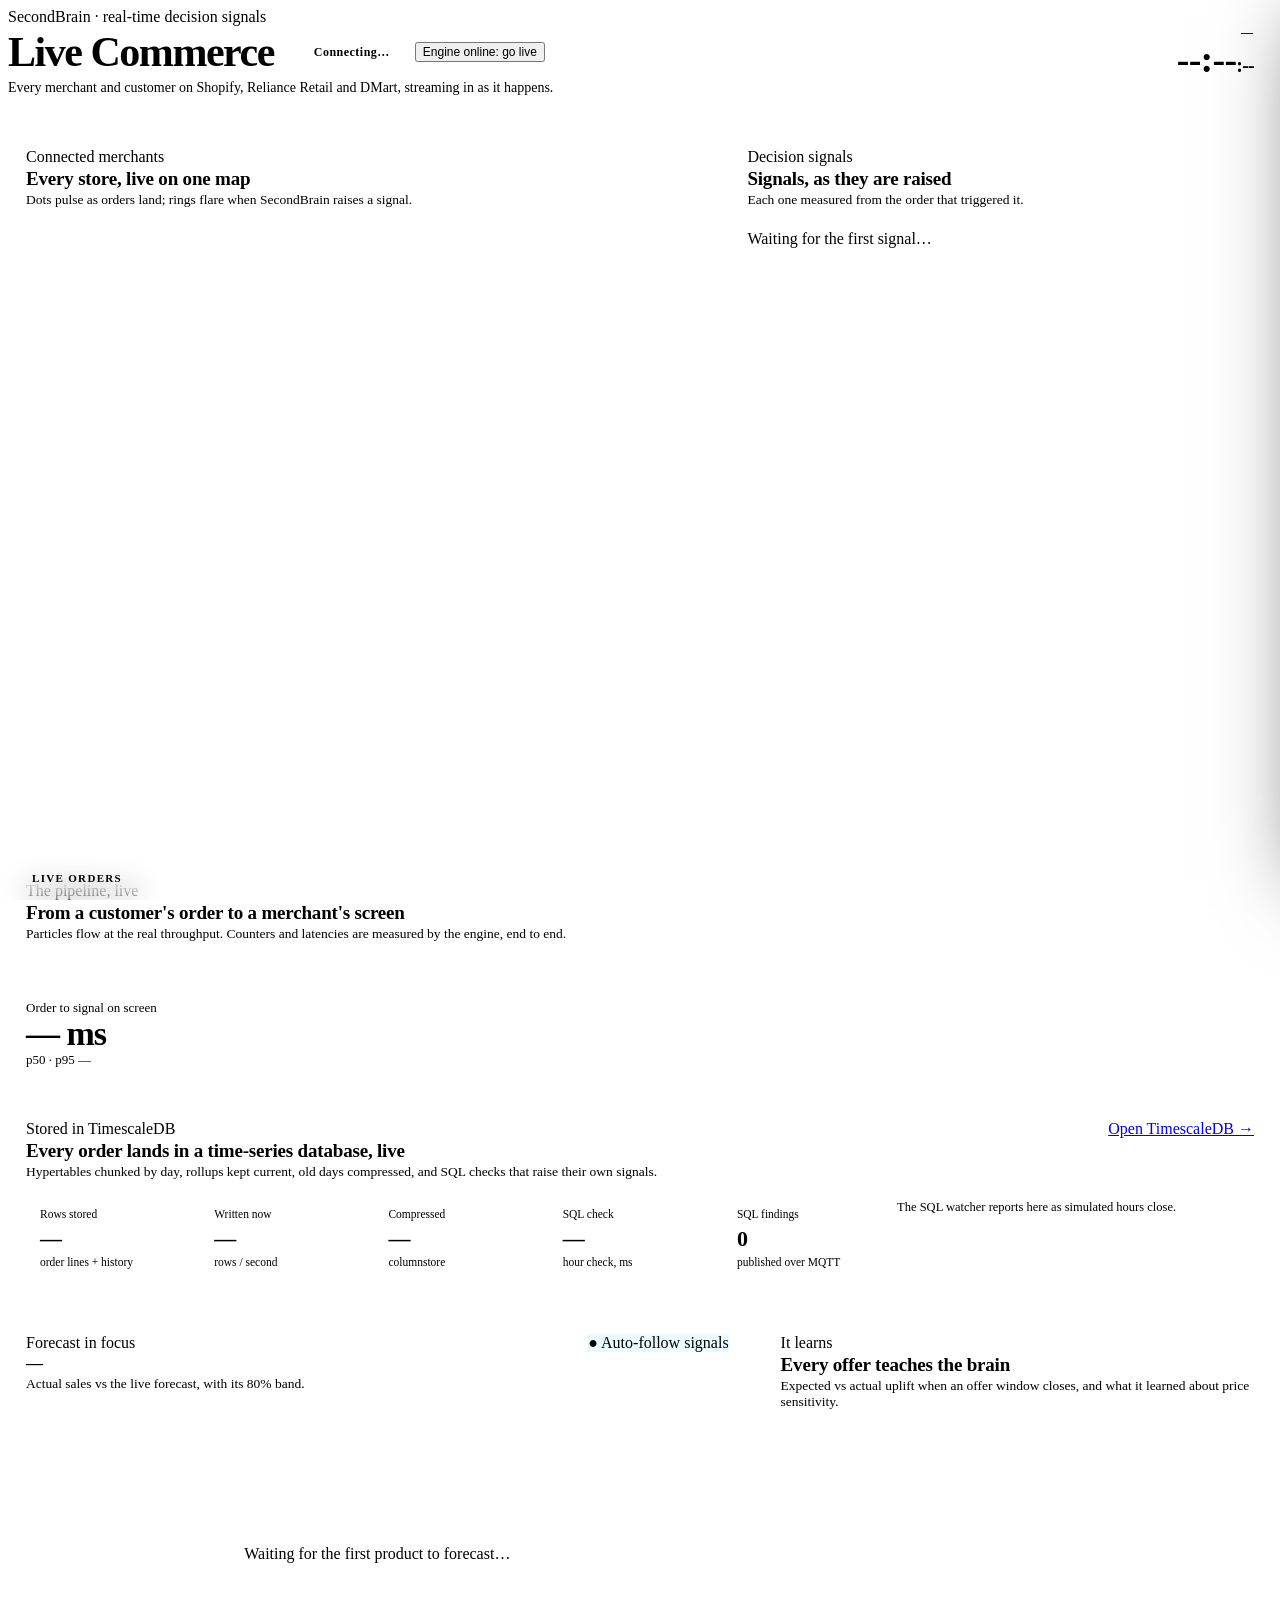
==== src/secondbrain/static/commerce.html @ 036f0dc6 "Demo 2: Live Commerce on TimescaleDB, with SQL findings over MQTT Every order and the 14-month histo" ====
<!doctype html>
<html lang="en">
<head>
<meta charset="utf-8">
<meta name="viewport" content="width=device-width, initial-scale=1">
<title>SecondBrain Live Commerce</title>
<link rel="icon" href="data:image/svg+xml,<svg xmlns='http://www.w3.org/2000/svg' viewBox='0 0 16 16'><circle cx='8' cy='8' r='7' fill='%2333d6f2'/></svg>">
<link rel="stylesheet" href="/static/sb.css">
<style>
  /* Live Commerce wall. Page-only styles; the tokens come from sb.css. */
  .wall { max-width: 1680px; padding-bottom: 90px; }
  .sb-nav .live-badge { display: none; } /* the page shows its own badge in the header */
  .mono { font-variant-numeric: tabular-nums; }

  /* ---------- 1. header ---------- */
  .lc-head { display: grid; grid-template-columns: minmax(0, 1fr) auto; gap: 16px 28px; align-items: center; margin-bottom: 18px; }
  .lc-head h1 { font-size: 42px; margin: 4px 0 0; letter-spacing: -0.035em; font-weight: 800; display: flex; align-items: center; gap: 14px; flex-wrap: wrap; line-height: 1.05; }
  .lc-sub { color: var(--muted); font-size: 14px; margin-top: 6px; display: flex; gap: 10px; flex-wrap: wrap; align-items: center; }
  .lc-sub .pl { display: inline-flex; align-items: center; gap: 6px; font-weight: 600; color: var(--text); }
  .lc-sub .pl i { width: 9px; height: 9px; border-radius: 50%; display: inline-block; }
  .mode { display: inline-flex; align-items: center; gap: 7px; font-size: 12px; font-weight: 700; letter-spacing: .04em; padding: 5px 11px; border-radius: 999px;
          border: 1px solid var(--border); color: var(--muted); vertical-align: middle; }
  .mode::before { content: ""; width: 8px; height: 8px; border-radius: 50%; background: var(--faint); }
  .mode.on { color: var(--good); border-color: rgba(52, 211, 153, .35); background: var(--good-soft); }
  .mode.on::before { background: var(--good); animation: ping 2s infinite; }
  .mode.demo { color: var(--warn); border-color: rgba(251, 191, 36, .4); background: var(--warn-soft); }
  .mode.demo::before { background: var(--warn); animation: ping 2s infinite; }
  .golive { font-size: 12px; }
  .lc-ctrl { display: flex; align-items: center; gap: 18px; flex-wrap: wrap; justify-content: flex-end; }
  .clock { text-align: right; min-width: 210px; }
  .clock .d { font-size: 12px; color: var(--muted); font-weight: 700; letter-spacing: .08em; text-transform: uppercase; }
  .clock .t { font-size: 38px; font-weight: 800; font-variant-numeric: tabular-nums; letter-spacing: -0.02em; line-height: 1.05; }
  .clock .t small { font-size: 20px; color: var(--muted); font-weight: 700; }
  .fest { display: inline-flex; align-items: center; gap: 6px; margin-top: 6px; padding: 4px 11px; border-radius: 999px; font-size: 12.5px; font-weight: 700;
          color: #f5c451; background: rgba(245, 196, 81, .12); border: 1px solid rgba(245, 196, 81, .35); box-shadow: 0 0 22px -6px rgba(245, 196, 81, .6); }
  @media (prefers-color-scheme: light) { :root:not([data-theme="dark"]) .fest { color: #a16207; background: rgba(202, 138, 4, .12); border-color: rgba(202, 138, 4, .4); box-shadow: none; } }
  .ctrlcol { display: flex; flex-direction: column; gap: 8px; align-items: flex-end; }
  .seg button { padding: 7px 12px; font-size: 13px; white-space: nowrap; }
  @media (max-width: 640px) { .seg { flex-wrap: wrap; } .seg button { padding: 6px 9px; font-size: 12px; } }
  .start-btn { font-size: 17px; padding: 13px 26px; border-radius: 14px; animation: startglow 1.8s ease-in-out infinite; }
  @keyframes startglow { 50% { box-shadow: 0 0 0 8px rgba(139, 123, 255, .12), 0 12px 40px -6px rgba(51, 214, 242, .8); } }
  @media (max-width: 900px) {
    .lc-head { grid-template-columns: 1fr; } .lc-ctrl { justify-content: flex-start; } .clock { text-align: left; } .ctrlcol { align-items: flex-start; }
    .lc-head h1 { font-size: 32px; } .clock .t { font-size: 30px; }
  }

  /* ---------- 2. KPI strip ---------- */
  .kstrip { display: grid; grid-template-columns: repeat(8, minmax(0, 1fr)); gap: 12px; }
  .kstrip .kpi { padding: 14px 16px; min-height: 108px; }
  .kstrip .kpi .v { font-size: 27px; white-space: nowrap; }
  .kstrip .kpi .d { font-size: 12px; white-space: nowrap; overflow: hidden; text-overflow: ellipsis; position: relative; z-index: 1; }
  .kstrip .kpi .spark { width: 70%; height: 40px; opacity: .5; }
  .kpi.flash { animation: kflash .7s ease; }
  @keyframes kflash { 0% { border-color: var(--pink); box-shadow: 0 0 26px -6px var(--pink); } }
  @media (max-width: 1450px) { .kstrip { grid-template-columns: repeat(4, minmax(0, 1fr)); } }
  @media (max-width: 640px) { .kstrip { grid-template-columns: repeat(2, minmax(0, 1fr)); gap: 10px; } .kstrip .kpi .v { font-size: 22px; } .kstrip .kpi { min-height: 96px; padding: 12px 13px; } }

  /* ---------- layout ---------- */
  .g2 { display: grid; grid-template-columns: minmax(0, 1.3fr) minmax(0, 1fr); gap: 16px; margin-top: 16px; }
  .g2b { display: grid; grid-template-columns: minmax(0, 1.45fr) minmax(0, 1fr); gap: 16px; margin-top: 16px; }
  @media (max-width: 1150px) { .g2, .g2b { grid-template-columns: minmax(0, 1fr); } }
  .card.tight { padding: 18px; }
  .hd { display: flex; align-items: flex-start; justify-content: space-between; gap: 12px; margin-bottom: 12px; flex-wrap: wrap; }
  .hd h2 { margin: 2px 0 0; font-size: 19px; letter-spacing: -0.01em; }
  .hd p { margin: 2px 0 0; color: var(--muted); font-size: 13.5px; }

  /* ---------- 3. map ---------- */
  .mapcard { display: grid; grid-template-columns: 250px minmax(0, 1fr); gap: 10px; }
  .mapbox { position: relative; height: 610px; }
  .mapbox svg, .mapbox canvas { position: absolute; inset: 0; width: 100%; height: 100%; }
  .mapbox canvas { cursor: crosshair; }
  .india { fill: url(#indiaFill); stroke: url(#indiaStroke); stroke-width: 1.6; stroke-linejoin: round; }
  .india-glow { fill: none; stroke: var(--cyan); stroke-opacity: .25; stroke-width: 7; filter: blur(5px); }
  .maptip { position: absolute; pointer-events: none; z-index: 3; background: var(--panel-solid); border: 1px solid var(--border-hi); border-radius: 12px;
            padding: 9px 12px; font-size: 12.5px; box-shadow: var(--shadow); min-width: 170px; opacity: 0; transition: opacity .12s; }
  .maptip b { display: block; font-size: 13.5px; } .maptip .muted { font-size: 12px; }
  .legend-col { display: flex; flex-direction: column; gap: 10px; }
  .plat { padding: 12px 13px; border-radius: 14px; background: var(--panel); border: 1px solid var(--border); position: relative; overflow: hidden; }
  .plat::before { content: ""; position: absolute; left: 0; top: 0; bottom: 0; width: 3px; background: var(--pc); box-shadow: 0 0 14px var(--pc); }
  .plat .nm { display: flex; align-items: center; gap: 8px; font-weight: 700; font-size: 14px; }
  .plat .nm i { width: 10px; height: 10px; border-radius: 50%; background: var(--pc); box-shadow: 0 0 10px var(--pc); }
  .plat .meta { font-size: 12px; color: var(--muted); margin-top: 1px; }
  .plat .ops { font-size: 22px; font-weight: 800; font-variant-numeric: tabular-nums; margin-top: 4px; letter-spacing: -0.02em; }
  .plat .ops small { font-size: 12px; color: var(--muted); font-weight: 600; letter-spacing: 0; }
  .plat .spark { position: absolute; right: 0; bottom: 0; width: 55%; height: 34px; opacity: .7; }
  .mapnote { font-size: 12px; color: var(--faint); line-height: 1.45; margin-top: auto; }
  .mapnote b { color: var(--muted); }
  @media (max-width: 760px) {
    .mapcard { grid-template-columns: minmax(0, 1fr); } .mapbox { height: 430px; order: -1; }
    .legend-col { display: grid; grid-template-columns: repeat(3, minmax(0, 1fr)); gap: 8px; } .mapnote { grid-column: 1 / -1; }
    .plat { padding: 10px; } .plat .ops { font-size: 17px; } .plat .nm { font-size: 12.5px; } .plat .spark { display: none; }
  }

  /* ---------- 5. signals feed ---------- */
  .feedcard { display: flex; flex-direction: column; max-height: 680px; }
  .feed-meta { display: flex; gap: 6px; flex-wrap: wrap; margin-bottom: 10px; }
  .feed-meta .chip { font-size: 12px; padding: 3px 9px; }
  .feed { overflow-y: auto; overflow-x: hidden; display: flex; flex-direction: column; gap: 10px; padding-right: 4px; flex: 1; min-height: 300px; }
  .slot { flex: none; }
  .sig { --u: var(--cyan); position: relative; overflow: hidden; background: var(--panel); border: 1px solid var(--border); border-radius: 14px;
         padding: 13px 14px 12px 18px; cursor: pointer; transition: border-color .2s, box-shadow .3s; }
  .sig::before { content: ""; position: absolute; left: 0; top: 0; bottom: 0; width: 4px; background: var(--u); box-shadow: 0 0 18px var(--u); }
  .sig::after { content: ""; position: absolute; inset: 0; background: linear-gradient(100deg, transparent 30%, color-mix(in srgb, var(--u) 22%, transparent) 50%, transparent 70%);
                transform: translateX(-100%); pointer-events: none; }
  .sig.fresh::after { animation: sweep 1.1s ease-out .2s; }
  @keyframes sweep { to { transform: translateX(100%); } }
  .sig:hover { border-color: var(--border-hi); }
  .sig.high { --u: var(--bad); } .sig.medium { --u: var(--warn); } .sig.low { --u: var(--cyan); }
  .sig.applied { border-color: rgba(52, 211, 153, .45); }
  .sig .top { display: flex; gap: 8px; align-items: center; font-size: 12px; color: var(--muted); }
  .sig .kic { width: 26px; height: 26px; border-radius: 8px; display: grid; place-items: center; font-size: 14px; background: color-mix(in srgb, var(--u) 16%, transparent); flex: none; }
  .sig .urg { font-size: 10.5px; font-weight: 800; letter-spacing: .08em; text-transform: uppercase; color: var(--u); }
  .sig .where { overflow: hidden; text-overflow: ellipsis; white-space: nowrap; min-width: 0; }
  .sig .where b { color: var(--text); font-weight: 600; }
  .sig .pdot { width: 8px; height: 8px; border-radius: 50%; flex: none; }
  .sig .when { margin-left: auto; font-variant-numeric: tabular-nums; color: var(--faint); flex: none; }
  .sig h3 { margin: 8px 0 3px; font-size: 15.5px; line-height: 1.3; letter-spacing: -0.01em; }
  .sig .det { margin: 0; color: var(--muted); font-size: 13px; line-height: 1.45; display: -webkit-box; -webkit-line-clamp: 2; -webkit-box-orient: vertical; overflow: hidden; }
  .sig .imp { display: flex; gap: 6px; flex-wrap: wrap; margin-top: 8px; }
  .sig .imp .chip { font-size: 11.5px; padding: 2px 8px; }
  .sig .meter { display: grid; grid-template-columns: auto 1fr auto; gap: 8px; align-items: center; margin: 9px 0 8px; font-size: 11.5px; color: var(--muted); }
  .sig .meter .bar { height: 5px; border-radius: 99px; background: var(--panel-hi); overflow: hidden; }
  .sig .meter .bar i { display: block; height: 100%; width: 0; border-radius: 99px; background: var(--grad); transition: width 1.1s cubic-bezier(.2, .8, .2, 1); }
  .sig .meter b { color: var(--text); font-variant-numeric: tabular-nums; }
  .sig .foot { display: flex; gap: 8px; align-items: center; flex-wrap: wrap; font-size: 12px; color: var(--muted); }
  .sig .lat b { color: var(--cyan); font-variant-numeric: tabular-nums; }
  .sig .act { margin-left: auto; display: flex; gap: 6px; align-items: center; }
  .tag { display: inline-flex; align-items: center; gap: 5px; padding: 3px 9px; border-radius: 999px; font-size: 11.5px; font-weight: 700; }
  .tag.auto { color: var(--violet); background: var(--accent-soft); border: 1px solid rgba(139, 123, 255, .35); }
  .tag.ok { color: var(--good); background: var(--good-soft); border: 1px solid rgba(52, 211, 153, .35); }
  .tag.wait { color: var(--muted); background: var(--panel-hi); border: 1px solid var(--border); }
  .sig .res { margin-top: 8px; padding: 7px 10px; border-radius: 10px; font-size: 12.5px; background: var(--panel-hi); animation: pop .45s both; }
  .sig .res.good { background: var(--good-soft); color: var(--text) !important; } .sig .res.bad { background: var(--bad-soft); color: var(--text) !important; }

  /* ---------- 4. pipeline ---------- */
  .pipe { position: relative; display: grid; grid-template-columns: repeat(7, minmax(0, 1fr)); gap: 6px; padding: 22px 0 6px; }
  .pipe canvas { position: absolute; inset: 0; width: 100%; height: 100%; pointer-events: none; }
  .pnode { position: relative; z-index: 1; text-align: center; display: flex; flex-direction: column; align-items: center; min-width: 0; }
  .pnode .ring { width: 66px; height: 66px; border-radius: 20px; display: grid; place-items: center; background: var(--panel-solid); border: 1px solid var(--border-hi);
                 color: var(--cyan); box-shadow: 0 10px 30px -10px rgba(0, 0, 0, .5); }
  .pnode .ring svg { width: 30px; height: 30px; }
  .pnode.end .ring { color: var(--good); } .pnode.sigs .ring { color: var(--pink); } .pnode.fc .ring { color: var(--violet); }
  .pnode .txt { display: flex; flex-direction: column; align-items: center; min-width: 0; }
  .pnode b { margin-top: 10px; font-size: 13.5px; white-space: nowrap; }
  .pnode .pv { font-size: 21px; font-weight: 800; font-variant-numeric: tabular-nums; letter-spacing: -0.02em; line-height: 1.2; margin-top: 2px; }
  .pnode .pc { font-size: 11.5px; color: var(--faint); }
  .pnode .pl { margin-top: 5px; font-size: 12px; font-weight: 700; color: var(--cyan); font-variant-numeric: tabular-nums; padding: 2px 9px; border-radius: 99px; background: rgba(51, 214, 242, .1); white-space: nowrap; }
  .rate { position: absolute; z-index: 2; transform: translate(-50%, -50%); font-size: 11px; font-weight: 700; color: var(--muted); font-variant-numeric: tabular-nums;
          background: var(--panel-solid); border: 1px solid var(--border); padding: 1px 7px; border-radius: 99px; white-space: nowrap; pointer-events: none; }
  .tsdb { margin-top: 16px; }
  .tsdb .tgrid { display: grid; grid-template-columns: repeat(5, minmax(0, 1fr)) minmax(0, 2.2fr); gap: 12px; align-items: stretch; }
  .tsdb .tstat { background: rgba(255,255,255,.03); border: 1px solid var(--line); border-radius: 12px; padding: 12px 14px; }
  .tsdb .tstat b { display: block; font-size: 22px; font-variant-numeric: tabular-nums; margin-top: 4px; white-space: nowrap; }
  .tsdb .tstat span { font-size: 11.5px; color: var(--muted); }
  .tsdb .tfind { display: flex; flex-direction: column; gap: 6px; font-size: 12.5px; min-width: 0; }
  .tsdb .tfind a { color: inherit; text-decoration: none; padding: 7px 10px; border-radius: 10px; background: rgba(51,214,242,.06);
    border: 1px solid rgba(51,214,242,.18); white-space: nowrap; overflow: hidden; text-overflow: ellipsis; }
  .tsdb .tfind a.new { animation: tflash 1.2s ease-out; }
  @keyframes tflash { from { background: rgba(51,214,242,.28); } }
  @media (max-width: 1150px) { .tsdb .tgrid { grid-template-columns: repeat(2, minmax(0, 1fr)); } .tsdb .tfind { grid-column: 1 / -1; } }
  .lat-wrap { margin-top: 18px; display: grid; grid-template-columns: auto minmax(0, 1fr); gap: 8px 20px; align-items: center; }
  .lat-big { font-size: 13px; color: var(--muted); }
  .lat-big b { display: block; font-size: 34px; color: var(--text); font-weight: 800; letter-spacing: -0.03em; line-height: 1.05; font-variant-numeric: tabular-nums; }
  .latbar { display: flex; height: 14px; border-radius: 99px; overflow: hidden; background: var(--panel-hi); gap: 2px; }
  .latbar i { display: block; height: 100%; min-width: 3px; transition: flex-grow .6s ease; }
  .latleg { display: flex; flex-wrap: wrap; gap: 6px 16px; font-size: 12px; color: var(--muted); margin-top: 8px; }
  .latleg span::before { content: ""; display: inline-block; width: 9px; height: 9px; border-radius: 3px; background: var(--c); margin-right: 6px; vertical-align: -1px; }
  .latleg b { color: var(--text); font-variant-numeric: tabular-nums; }
  @media (max-width: 900px) {
    .pipe { grid-template-columns: minmax(0, 1fr); gap: 36px; padding: 6px 0; }
    .pnode { flex-direction: row; text-align: left; gap: 14px; align-items: center; }
    .pnode .ring { width: 52px; height: 52px; border-radius: 16px; flex: none; } .pnode .ring svg { width: 24px; height: 24px; }
    .pnode .txt { align-items: flex-start; } .pnode b { margin-top: 0; } .pnode .pl { margin-left: auto; }
    .pnode .pv { font-size: 18px; }
    .lat-wrap { grid-template-columns: 1fr; }
  }

  /* ---------- 6. forecast ---------- */
  .chartbox { position: relative; }
  .chartbox svg { display: block; width: 100%; height: auto; overflow: visible; }
  .chartbox text { fill: var(--faint); font-size: 11px; font-family: Inter, system-ui; }
  .tooltip { position: absolute; pointer-events: none; background: var(--panel-solid); border: 1px solid var(--border-hi); border-radius: 12px; padding: 9px 12px;
             font-size: 12.5px; box-shadow: var(--shadow); min-width: 150px; opacity: 0; transition: opacity .15s; z-index: 2; }
  .tooltip b { display: block; font-size: 12px; color: var(--muted); font-weight: 600; margin-bottom: 3px; }
  .draw { stroke-dasharray: 3000; stroke-dashoffset: 3000; animation: draw 1.6s cubic-bezier(.4, 0, .2, 1) forwards; }
  @keyframes draw { to { stroke-dashoffset: 0; } }
  .fade { animation: fadein 1s .3s both; } @keyframes fadein { from { opacity: 0; } }
  .fc-today { display: grid; grid-template-columns: repeat(4, minmax(0, 1fr)); gap: 10px; margin-bottom: 12px; }
  .fc-today .t { padding: 10px 12px; border-radius: 12px; background: var(--panel); border: 1px solid var(--border); min-width: 0; }
  .fc-today .t .k { font-size: 11.5px; color: var(--muted); font-weight: 600; }
  .fc-today .t .v { font-size: 22px; font-weight: 800; font-variant-numeric: tabular-nums; letter-spacing: -0.02em; }
  .fc-today .t .s { font-size: 11.5px; color: var(--faint); white-space: nowrap; overflow: hidden; text-overflow: ellipsis; }
  @media (max-width: 640px) { .fc-today { grid-template-columns: 1fr 1fr; } }
  .legend { display: flex; gap: 16px; flex-wrap: wrap; font-size: 12px; color: var(--muted); margin-top: 8px; }
  .legend i { display: inline-block; width: 16px; height: 4px; border-radius: 4px; margin-right: 6px; vertical-align: middle; }
  .follow { cursor: pointer; user-select: none; }
  .follow.on { color: var(--cyan); border-color: rgba(51, 214, 242, .4); background: rgba(51, 214, 242, .1); }
  .fc-title { font-size: 17px; font-weight: 700; margin: 2px 0 0; }
  .fc-empty { height: 300px; display: grid; place-items: center; color: var(--muted); }

  /* ---------- 7. learning ---------- */
  .learn-top { display: grid; grid-template-columns: 1fr 1fr; gap: 10px; }
  .learn-top .t { position: relative; overflow: hidden; padding: 12px 14px; border-radius: 12px; background: var(--panel); border: 1px solid var(--border); }
  .learn-top .k { font-size: 12px; color: var(--muted); font-weight: 600; }
  .learn-top .v { font-size: 28px; font-weight: 800; letter-spacing: -0.02em; font-variant-numeric: tabular-nums; }
  .learn-top .s { font-size: 12px; color: var(--muted); position: relative; z-index: 1; }
  .learn-top .spark { position: absolute; right: 0; bottom: 0; width: 100%; height: 46px; opacity: .55; }
  .subh { font-size: 11px; font-weight: 700; letter-spacing: .12em; text-transform: uppercase; color: var(--faint); margin: 16px 0 8px; }
  .el-row { display: grid; grid-template-columns: 96px minmax(0, 1fr) 120px; gap: 10px; align-items: center; font-size: 12.5px; padding: 4px 0; }
  .el-row .cat { font-weight: 600; white-space: nowrap; overflow: hidden; text-overflow: ellipsis; }
  .el-track { position: relative; height: 18px; }
  .el-track::before { content: ""; position: absolute; left: 0; right: 0; top: 8px; height: 2px; background: var(--border-hi); border-radius: 2px; }
  .el-track .span { position: absolute; top: 7px; height: 4px; border-radius: 4px; background: var(--grad); transition: left .8s cubic-bezier(.2, .8, .2, 1), width .8s cubic-bezier(.2, .8, .2, 1); }
  .el-track .pr, .el-track .ln { position: absolute; top: 3px; width: 12px; height: 12px; border-radius: 50%; transform: translateX(-50%); transition: left .8s cubic-bezier(.2, .8, .2, 1); }
  .el-track .pr { border: 2px solid var(--faint); background: var(--bg); }
  .el-track .ln { background: var(--cyan); box-shadow: 0 0 12px var(--cyan); }
  .el-row .vals { text-align: right; color: var(--muted); font-variant-numeric: tabular-nums; white-space: nowrap; }
  .el-row .vals b { color: var(--text); }
  .outs { display: flex; flex-direction: column; gap: 6px; }
  .out { display: grid; grid-template-columns: 22px minmax(0, 1fr) auto; gap: 10px; align-items: center; padding: 8px 10px; border-radius: 11px; background: var(--panel); border: 1px solid var(--border); font-size: 12.5px; animation: rise .5s both; }
  .out .ic { width: 22px; height: 22px; border-radius: 7px; display: grid; place-items: center; font-weight: 800; font-size: 12px; }
  .out.w .ic { background: var(--good-soft); color: var(--good); } .out.l .ic { background: var(--bad-soft); color: var(--bad); }
  .out .nm { white-space: nowrap; overflow: hidden; text-overflow: ellipsis; } .out .nm span { color: var(--muted); }
  .ubars { display: grid; gap: 3px; margin-top: 4px; }
  .ubars div { height: 4px; border-radius: 4px; }
  .out .g { text-align: right; font-variant-numeric: tabular-nums; font-weight: 700; white-space: nowrap; }
  .out .g small { display: block; font-weight: 500; color: var(--muted); font-size: 11px; }

  /* ---------- 8. ticker ---------- */
  .ticker { position: fixed; left: 0; right: 0; bottom: 0; z-index: 15; height: 44px; display: flex; align-items: center;
            background: color-mix(in srgb, var(--bg) 84%, transparent); backdrop-filter: blur(14px); border-top: 1px solid var(--border); }
  .ticker .lbl { flex: none; height: 100%; display: flex; align-items: center; gap: 8px; padding: 0 16px; font-size: 11px; font-weight: 800; letter-spacing: .12em;
                 color: var(--good); border-right: 1px solid var(--border); background: linear-gradient(90deg, var(--good-soft), transparent); }
  .ticker .lbl::before { content: ""; width: 8px; height: 8px; border-radius: 50%; background: var(--good); animation: ping 2s infinite; }
  .ticker .lbl .n { color: var(--muted); font-variant-numeric: tabular-nums; letter-spacing: 0; font-weight: 700; }
  .ticker .vp { position: relative; flex: 1; height: 100%; overflow: hidden;
                -webkit-mask-image: linear-gradient(90deg, transparent, #000 30px, #000 calc(100% - 50px), transparent); mask-image: linear-gradient(90deg, transparent, #000 30px, #000 calc(100% - 50px), transparent); }
  .ticker .track { position: absolute; left: 0; top: 0; height: 100%; display: flex; align-items: center; white-space: nowrap; will-change: transform; }
  .tk { display: inline-flex; align-items: center; gap: 7px; padding: 0 18px; font-size: 13px; color: var(--muted); border-right: 1px solid var(--border); }
  .tk i { width: 7px; height: 7px; border-radius: 50%; display: inline-block; }
  .tk b { color: var(--text); font-weight: 600; } .tk .amt { color: var(--good); font-weight: 700; font-variant-numeric: tabular-nums; }
  .tk .off { color: var(--pink); font-size: 11px; font-weight: 800; }
  @media (max-width: 640px) { .ticker .lbl .n { display: none; } .ticker .lbl { padding: 0 10px; } }

  /* ---------- merchant drawer ---------- */
  .scrim { position: fixed; inset: 0; z-index: 30; background: rgba(3, 6, 14, .5); backdrop-filter: blur(2px); opacity: 0; pointer-events: none; transition: opacity .3s; }
  .scrim.open { opacity: 1; pointer-events: auto; }
  .drawer { position: fixed; top: 0; right: 0; bottom: 0; z-index: 31; width: min(640px, 100vw); overflow-y: auto; padding: 22px 22px 70px;
            background: color-mix(in srgb, var(--panel-solid) 96%, transparent); backdrop-filter: blur(18px); border-left: 1px solid var(--border-hi);
            box-shadow: -30px 0 80px -20px rgba(0, 0, 0, .6); transform: translateX(105%); transition: transform .42s cubic-bezier(.2, .8, .2, 1); }
  .drawer.open { transform: none; }
  .drawer h2 { margin: 6px 0 2px; font-size: 24px; letter-spacing: -0.02em; }
  .drawer .close { position: absolute; right: 16px; top: 16px; }
  .dstats { display: grid; grid-template-columns: repeat(3, minmax(0, 1fr)); gap: 10px; margin: 14px 0; }
  .dstats > div { padding: 10px 12px; border-radius: 12px; background: var(--panel); border: 1px solid var(--border); }
  .dstats .k { font-size: 11.5px; color: var(--muted); font-weight: 600; } .dstats .v { font-size: 20px; font-weight: 800; font-variant-numeric: tabular-nums; }
  table.prods { width: 100%; border-collapse: collapse; font-size: 13px; }
  table.prods th { text-align: left; font-size: 11.5px; color: var(--muted); font-weight: 600; padding: 6px 8px; border-bottom: 1px solid var(--border); white-space: nowrap; }
  table.prods td { padding: 8px; border-bottom: 1px solid var(--border); font-variant-numeric: tabular-nums; }
  table.prods tr { cursor: pointer; transition: background .15s; }
  table.prods tbody tr:hover { background: var(--panel-hi); }
  table.prods tr.on { background: var(--accent-soft); box-shadow: inset 3px 0 0 var(--violet); }
  .cov { display: inline-block; min-width: 54px; padding: 1px 8px; border-radius: 99px; font-weight: 700; font-size: 12px; text-align: center; }
  .cov.low { background: var(--bad-soft); color: var(--bad); } .cov.mid { background: var(--warn-soft); color: var(--warn); } .cov.ok { background: var(--good-soft); color: var(--good); }
  .tbar { position: relative; height: 6px; border-radius: 99px; background: var(--panel-hi); min-width: 60px; overflow: hidden; }
  .tbar i { position: absolute; left: 0; top: 0; bottom: 0; border-radius: 99px; background: var(--cyan); }
  .dsig { padding: 9px 12px; border-radius: 11px; background: var(--panel); border: 1px solid var(--border); margin-bottom: 6px; font-size: 13px; border-left: 3px solid var(--u, var(--cyan)); cursor: pointer; }
  .dsig.high { --u: var(--bad); } .dsig.medium { --u: var(--warn); }
  .dsig .muted { font-size: 12px; }

  /* ---------- gate ---------- */
  .gate-wrap { position: fixed; inset: 0; z-index: 40; display: grid; place-items: center; background: rgba(3, 6, 14, .55); backdrop-filter: blur(8px); padding: 16px; }
  .gate { width: min(440px, 100%); text-align: center; }
  .gate form { display: flex; gap: 8px; justify-content: center; margin-top: 16px; }
  .gate form input { flex: 1; min-width: 0; }

  @media (max-width: 720px) { .wall { padding-left: 16px; padding-right: 16px; } .card { padding: 15px; } .card.tight { padding: 14px; } }
  @media (prefers-reduced-motion: reduce) { .drawer { transition: none; } }
</style>
</head>
<body>
<main class="page wall" id="app">
  <header class="lc-head">
    <div>
      <div class="eyebrow">SecondBrain · real-time decision signals</div>
      <h1>Live Commerce <span id="mode" class="mode">Connecting…</span> <button id="golive" class="btn sm good golive hidden">Engine online: go live</button></h1>
      <div class="lc-sub" id="sub">Every merchant and customer on Shopify, Reliance Retail and DMart, streaming in as it happens.</div>
    </div>
    <div class="lc-ctrl">
      <div class="clock">
        <div class="d" id="clk-d">—</div>
        <div class="t" id="clk-t">--:--<small>:--</small></div>
        <div id="fest"></div>
      </div>
      <div class="ctrlcol">
        <div class="seg" id="speed"></div>
        <div id="startwrap"></div>
      </div>
    </div>
  </header>

  <section class="kstrip" id="kpis"></section>

  <div class="g2">
    <section class="card tight">
      <div class="hd"><div><div class="eyebrow">Connected merchants</div><h2>Every store, live on one map</h2>
        <p id="map-sub">Dots pulse as orders land; rings flare when SecondBrain raises a signal.</p></div></div>
      <div class="mapcard">
        <div class="legend-col" id="legend"></div>
        <div class="mapbox" id="mapbox">
          <svg id="mapsvg" aria-hidden="true">
            <defs>
              <linearGradient id="indiaFill" x1="0" y1="0" x2="1" y2="1"><stop offset="0" stop-color="#8b7bff" stop-opacity=".10"/><stop offset="1" stop-color="#33d6f2" stop-opacity=".05"/></linearGradient>
              <linearGradient id="indiaStroke" x1="0" y1="0" x2="1" y2="1"><stop offset="0" stop-color="#8b7bff" stop-opacity=".8"/><stop offset="1" stop-color="#33d6f2" stop-opacity=".8"/></linearGradient>
            </defs>
            <path class="india-glow" id="india-glow"/><path class="india" id="india"/>
          </svg>
          <canvas id="mapcv" role="img" aria-label="Map of India with one dot per connected merchant"></canvas>
          <div class="maptip" id="maptip"></div>
        </div>
      </div>
    </section>

    <section class="card tight feedcard">
      <div class="hd"><div><div class="eyebrow">Decision signals</div><h2>Signals, as they are raised</h2>
        <p id="feed-sub">Each one measured from the order that triggered it.</p></div></div>
      <div class="feed-meta" id="feed-meta"></div>
      <div class="feed" id="feed"><div class="empty" id="feed-empty">Waiting for the first signal…</div></div>
    </section>
  </div>

  <section class="card tight" style="margin-top:16px">
    <div class="hd"><div><div class="eyebrow">The pipeline, live</div><h2>From a customer's order to a merchant's screen</h2>
      <p>Particles flow at the real throughput. Counters and latencies are measured by the engine, end to end.</p></div></div>
    <div class="pipe" id="pipe"><canvas id="pipecv"></canvas></div>
    <div class="lat-wrap">
      <div class="lat-big">Order to signal on screen<b id="lat-total">— ms</b><span id="lat-p95">p50 · p95 —</span></div>
      <div><div class="latbar" id="latbar"></div><div class="latleg" id="latleg"></div></div>
    </div>
  </section>

  <section class="card tight tsdb hidden" id="tsdb">
    <div class="hd"><div><div class="eyebrow">Stored in TimescaleDB</div><h2>Every order lands in a time-series database, live</h2>
      <p>Hypertables chunked by day, rollups kept current, old days compressed, and SQL checks that raise their own signals.</p></div>
      <a class="chip" href="/timescale">Open TimescaleDB →</a></div>
    <div class="tgrid">
      <div class="tstat"><span>Rows stored</span><b id="ts-rows">—</b><span id="ts-rows-sub">order lines + history</span></div>
      <div class="tstat"><span>Written now</span><b id="ts-rate">—</b><span id="ts-rate-sub">rows / second</span></div>
      <div class="tstat"><span>Compressed</span><b id="ts-ratio">—</b><span id="ts-ratio-sub">columnstore</span></div>
      <div class="tstat"><span>SQL check</span><b id="ts-q">—</b><span>hour check, ms</span></div>
      <div class="tstat"><span>SQL findings</span><b id="ts-sig">0</b><span>published over MQTT</span></div>
      <div class="tfind" id="ts-find"><div class="empty" style="padding:8px 0">The SQL watcher reports here as simulated hours close.</div></div>
    </div>
  </section>

  <div class="g2b">
    <section class="card tight">
      <div class="hd">
        <div><div class="eyebrow">Forecast in focus</div><div class="fc-title" id="fc-title">—</div><p id="fc-sub">Actual sales vs the live forecast, with its 80% band.</p></div>
        <span class="chip follow on" id="follow" title="Follow the newest signal automatically">● Auto-follow signals</span>
      </div>
      <div id="fc-host"><div class="fc-empty">Waiting for the first product to forecast…</div></div>
    </section>
    <section class="card tight">
      <div class="hd"><div><div class="eyebrow">It learns</div><h2>Every offer teaches the brain</h2>
        <p>Expected vs actual uplift when an offer window closes, and what it learned about price sensitivity.</p></div></div>
      <div id="learn"></div>
    </section>
  </div>
</main>

<div class="ticker" aria-label="Live orders"><div class="lbl">LIVE ORDERS <span class="n" id="tk-n"></span></div><div class="vp" id="tk-vp"><div class="track" id="tk-track"></div></div></div>
<div class="scrim" id="scrim"></div>
<aside class="drawer" id="drawer" aria-label="Merchant"></aside>

<script src="/static/sb.js"></script>
<script>
"use strict";
const { el, svg } = SB;
const $ = (id) => document.getElementById(id);
const RM = matchMedia("(prefers-reduced-motion: reduce)");
const reduced = () => RM.matches;
const LIGHT = matchMedia("(prefers-color-scheme: light)");
const isLight = () => LIGHT.matches && document.documentElement.dataset.theme !== "dark";

// ---------------------------------------------------------------- contract constants
const SPEEDS = [["pause", "Pause"], ["1x", "Real time"], ["1min", "1 min/s"], ["1h", "1 hr/s"], ["1day", "1 day/6 s"]];
const SPEED_VAL = { "1x": 1, "1min": 60, "1h": 3600, "1day": 14400 };
const FESTIVALS = [["2026-10-20", "Dussehra"], ["2026-11-06", "Dhanteras"], ["2026-11-08", "Diwali"], ["2026-11-11", "Bhai Dooj"], ["2026-11-24", "Wedding season"], ["2026-12-25", "Christmas"]];
const KIND = { discount: ["🏷️", "Discount"], restock: ["📦", "Restock"], winback: ["💌", "Win-back"], surge: ["📈", "Demand surge"], festival: ["🪔", "Festival"], clearance: ["⏳", "Clearance"] };
const PLAT = { shopify: ["Shopify", "#95BF47", "#5f8f1d"], reliance: ["Reliance Retail", "#4f8cff", "#2563eb"], dmart: ["DMart", "#f5a524", "#d97706"] };
const PLAT_EXTRA = [["#f472b6", "#db2777"], ["#33d6f2", "#0e9fbf"], ["#a78bfa", "#7c3aed"]];
const platCache = {};
function plat(id) {
  id = String(id || "");
  if (platCache[id]) return platCache[id];
  const k = Object.keys(PLAT).find((p) => id === p || id.startsWith(p));
  const n = Object.keys(platCache).length;
  const v = k ? { id, name: PLAT[k][0], dark: PLAT[k][1], light: PLAT[k][2] }
    : { id, name: id.charAt(0).toUpperCase() + id.slice(1), dark: PLAT_EXTRA[n % 3][0], light: PLAT_EXTRA[n % 3][1] };
  return (platCache[id] = v);
}
const pcol = (id) => (isLight() ? plat(id).light : plat(id).dark);

// ---------------------------------------------------------------- formatting (Indian)
const num = (v) => Math.round(+v || 0).toLocaleString("en-IN");
function inr(v, dec) {
  v = +v || 0; const a = Math.abs(v), s = v < 0 ? "−₹" : "₹";
  if (a >= 1e7) return s + (a / 1e7).toFixed(dec ?? (a >= 1e9 ? 0 : a >= 1e8 ? 1 : 2)) + " Cr";
  if (a >= 1e5) return s + (a / 1e5).toFixed(dec ?? 1) + " L";
  return s + Math.round(a).toLocaleString("en-IN");
}
const inrFull = (v) => "₹" + Math.round(+v || 0).toLocaleString("en-IN");
const pct0 = (v) => (v == null || !isFinite(v) ? "—" : Math.round(v * 100) + "%");
const ms = (v) => (v == null || !isFinite(v) ? "—" : (v < 10 ? (+v).toFixed(1) : Math.round(v)) + " ms");
const pad = (n) => String(n).padStart(2, "0");
const DOW = ["Sun", "Mon", "Tue", "Wed", "Thu", "Fri", "Sat"], MON = ["Jan", "Feb", "Mar", "Apr", "May", "Jun", "Jul", "Aug", "Sep", "Oct", "Nov", "Dec"];
const parseSim = (s) => (s ? Date.parse(String(s).length <= 10 ? s + "T00:00:00Z" : String(s).replace(/Z$/, "") + "Z") : NaN);
const dayMs = (iso) => Date.parse(String(iso).slice(0, 10) + "T00:00:00Z");
const dayDiff = (a, b) => Math.round((dayMs(b) - dayMs(a)) / 864e5);
const isoDay = (t) => new Date(t).toISOString().slice(0, 10);
const fmtDayShort = (iso) => { const d = new Date(dayMs(iso)); return `${d.getUTCDate()} ${MON[d.getUTCMonth()]}`; };
const elastic = (v) => (v == null ? "—" : (v < 0 ? "−" : "") + Math.abs(v).toFixed(2));
const festIcon = (n) => (/diwali|dhanteras|dooj|dussehra/i.test(n) ? "🪔" : /christmas/i.test(n) ? "🎄" : /wedding/i.test(n) ? "💍" : "✨");

// theme tokens for canvas drawing
let TK = {};
function readTokens() {
  const cs = getComputedStyle(document.documentElement);
  for (const k of ["text", "muted", "faint", "cyan", "violet", "pink", "good", "bad", "warn", "border", "border-hi", "bg", "panel-solid"]) TK[k] = cs.getPropertyValue("--" + k).trim();
}
readTokens();
LIGHT.addEventListener("change", () => { readTokens(); MAP.layout(); });
const urgCol = (u) => (u === "high" ? TK.bad : u === "medium" ? TK.warn : TK.cyan);
function rgba(hex, a) {
  if (!hex || hex[0] !== "#") return hex;
  const h = hex.length === 4 ? hex.slice(1).split("").map((c) => c + c).join("") : hex.slice(1, 7);
  return `rgba(${parseInt(h.slice(0, 2), 16)},${parseInt(h.slice(2, 4), 16)},${parseInt(h.slice(4, 6), 16)},${a})`;
}

// ---------------------------------------------------------------- small widgets
const TWEENS = [];
// A number that eases toward its target every frame (the strip counts, never jumps).
class Tween {
  constructor(node, fmt) { this.node = node; this.fmt = fmt; this.v = null; this.t = null; this.txt = ""; TWEENS.push(this); }
  set(t) {
    if (t == null || !isFinite(t)) { this.t = null; this.write("—"); return; }
    if (this.v == null) this.v = reduced() ? t : 0;
    if (reduced()) this.v = t;
    this.t = t;
  }
  step(dt) {
    if (this.t == null || this.v == null) return;
    this.v += (this.t - this.v) * (1 - Math.exp(-dt / 230));
    if (Math.abs(this.t - this.v) < Math.abs(this.t) * 2e-5 + 1e-3) this.v = this.t;
    this.write(this.fmt(this.v));
  }
  write(s) { if (s !== this.txt) { this.txt = s; this.node.textContent = s; } }
}
function makeSpark(color, { w = 120, h = 40, base = false } = {}) {
  const id = "sp" + Math.random().toString(36).slice(2, 8);
  const poly = svg("polygon", { fill: `url(#${id})` }), line = svg("polyline", { fill: "none", stroke: color, "stroke-width": 2, "vector-effect": "non-scaling-stroke" });
  const bl = base ? svg("polyline", { fill: "none", stroke: "var(--faint)", "stroke-width": 1.2, "stroke-dasharray": "3 3", "vector-effect": "non-scaling-stroke" }) : null;
  const node = svg("svg", { viewBox: `0 0 ${w} ${h}`, preserveAspectRatio: "none", class: "spark" },
    svg("defs", {}, svg("linearGradient", { id, x1: 0, y1: 0, x2: 0, y2: 1 },
      svg("stop", { offset: "0%", "stop-color": color, "stop-opacity": 0.45 }), svg("stop", { offset: "100%", "stop-color": color, "stop-opacity": 0 }))), poly, bl, line);
  return {
    node,
    update(vals, baseVals, lo, hi) {
      if (vals.length < 2) return;
      const all = baseVals ? vals.concat(baseVals) : vals;
      const max = hi ?? Math.max(...all), min = lo ?? Math.min(0, ...all), n = vals.length;
      const x = (i) => (i / (n - 1)) * w, y = (v) => h - 2 - ((v - min) / (max - min || 1)) * (h - 6);
      const pts = vals.map((v, i) => `${x(i).toFixed(1)},${y(v).toFixed(1)}`).join(" ");
      line.setAttribute("points", pts); poly.setAttribute("points", `0,${h} ${pts} ${w},${h}`);
      if (bl && baseVals) bl.setAttribute("points", baseVals.map((v, i) => `${x(i).toFixed(1)},${y(v).toFixed(1)}`).join(" "));
    },
  };
}
const ICONS = {
  store: '<path d="M4 10h24l-2-6H6z M5 10v16h22V10 M12 26v-8h8v8"/>',
  mqtt: '<circle cx="16" cy="18" r="2.5"/><path d="M10 12a8 8 0 0 1 12 0 M6 8a14 14 0 0 1 20 0 M16 20.5V28"/>',
  stream: '<path d="M4 9h12 M4 16h18 M4 23h10"/><path d="M20 9h8 M25 16h3 M17 23h11" opacity=".55"/>',
  forecast: '<path d="M4 26V6 M4 26h24"/><path d="M7 21l6-6 5 3 8-9"/><path d="M18 18l8-9v8z" opacity=".35"/>',
  signal: '<path d="M18 3L7 18h8l-2 11 11-15h-8z"/>',
  broker: '<circle cx="16" cy="16" r="3"/><path d="M9.5 9.5a9 9 0 0 0 0 13 M22.5 9.5a9 9 0 0 1 0 13 M5.5 5.5a15 15 0 0 0 0 21 M26.5 5.5a15 15 0 0 1 0 21"/>',
  screen: '<rect x="4" y="6" width="24" height="16" rx="2"/><path d="M12 27h8 M16 22v5"/><path d="M9 17l4-4 3 2 5-5" opacity=".6"/>',
};
const icon = (k) => { const s = svg("svg", { viewBox: "0 0 32 32", fill: "none", stroke: "currentColor", "stroke-width": 2, "stroke-linecap": "round", "stroke-linejoin": "round" }); s.innerHTML = ICONS[k]; return s; };

// ---------------------------------------------------------------- state
const S = {
  mode: null,              // "live" (broker), "poll" (HTTP only), "mock"
  merchants: new Map(), list: [],
  stats: null, statsWall: 0, prevStats: null,
  sim: { ms: NaN, sentWall: 0, speed: 0, key: null, running: false, shown: NaN },
  deliv: null,             // measured broker-to-this-screen delivery, ms (EMA)
  signals: new Map(), sigSeen: 0, sigDropped: 0, outcomes: [],
  accHist: [], baseHist: [], opsHist: [], revHist: [], platHist: {},
  rates: [0, 0, 0, 0, 0, 0],
  tickerOrders: 0,
};

// ---------------------------------------------------------------- data access
const token = () => { try { return sessionStorage.getItem("sb-admin-token"); } catch { return null; } };
let MOCK = null;
async function api(path, { method = "GET", body } = {}) {
  if (MOCK) return MOCK.api(path, { method, body });
  const res = await fetch("/commerce/api" + path, { method, headers: { "Content-Type": "application/json", "X-Admin-Token": token() || "" }, body: body ? JSON.stringify(body) : undefined });
  if (res.status === 401) { try { sessionStorage.removeItem("sb-admin-token"); } catch {} gate(); throw new Error("Admin token needed"); }
  if (!res.ok) { const b = await res.json().catch(() => ({})); throw new Error(b.detail || res.statusText); }
  return res.json();
}
async function control(cmd) {
  try { await api("/control", { method: "POST", body: cmd }); }
  catch (e) { SB.toast("⚠️", "Command not sent", e.message, { tone: "bad" }); }
}

function onMessage(topic, m) {
  const rest = SB.commerceRest(topic);
  if (rest == null || !m) return;
  if (rest === "tsdb/stats") return onTsdbStats(m);
  if (rest.startsWith("tsdb/signals/")) return onTsdbSignal(m);
  if (rest === "stats") onStats(m);
  else if (rest === "ticker") onTicker(m);
  else if (rest.startsWith("signals/")) onSignal(m);
  else if (rest.startsWith("outcomes/")) onOutcome(m);
}

// ---------------------------------------------------------------- merchants
function setMerchants(list) {
  for (const m of list) {
    const old = S.merchants.get(m.id);
    if (old) Object.assign(old, m); else S.merchants.set(m.id, { ...m, pulse: 0 });
  }
  S.list = [...S.merchants.values()];
  MAP.place(); LEGEND.build();
}
let merchLoading = false, merchAt = 0;
async function refreshMerchants(force) {
  if (merchLoading || (!force && performance.now() - merchAt < 4000)) return;
  merchLoading = true; merchAt = performance.now();
  try {
    const list = await api("/merchants");
    if (S.mode === "poll") for (const m of list) { const o = S.merchants.get(m.id); if (o && m.orders_today > (o.orders_today || 0)) o.pulse = 1; }
    setMerchants(list);
  } catch {}
  merchLoading = false;
}

// ---------------------------------------------------------------- 1. header
const HEAD = {
  init() {
    $("speed").replaceChildren(...SPEEDS.map(([k, label]) => el("button", { "data-k": k, onclick: () => this.pick(k) }, label)));
    const sub = $("sub");
    sub.replaceChildren(el("span", {}, "Connected:"), ...["shopify", "reliance", "dmart"].map((p) => el("span", { class: "pl" }, el("i", { style: { background: pcol(p) } }), plat(p).name)),
      el("span", { id: "sub-n" }, ""));
  },
  pick(k) {
    if (k === "pause") { S.sim.running = false; this.render(); control({ cmd: "pause" }); return; }
    const wasRunning = S.sim.running;
    S.sim.key = k; S.sim.speed = SPEED_VAL[k]; S.sim.running = true; this.render();
    control({ cmd: "speed", speed: k }).then(() => { if (!wasRunning) control({ cmd: "start" }); });
  },
  render() {
    const cur = S.sim.running ? S.sim.key : "pause";
    for (const b of $("speed").children) b.classList.toggle("on", b.dataset.k === cur);
    const w = $("startwrap");
    if (S.stats && !S.sim.running) {
      if (!w.firstChild) w.append(el("button", { class: "btn primary start-btn", onclick: () => { S.sim.running = true; this.render(); control({ cmd: "start" }); } }, "▶ Start the live feed"));
    } else w.replaceChildren();
    const f = S.stats?.festival;
    if (f && f.name) {
      const d = f.days_to;
      $("fest").replaceChildren(el("span", { class: "fest" }, festIcon(f.name) + " " + (d <= 0 ? `${f.name} today` : d === 1 ? `${f.name} tomorrow` : `${f.name} in ${d} days`)));
    } else $("fest").replaceChildren();
    if (S.stats) $("sub-n").textContent = `· ${num(S.stats.merchants)} merchants · ${num(S.stats.customers)} customers`;
  },
  // The simulated clock runs between stats messages: sim time at sent_ms plus speed × elapsed wall time.
  tick() {
    if (!isFinite(S.sim.ms)) return;
    let t = S.sim.ms + (S.sim.running ? S.sim.speed * (Date.now() - S.sim.sentWall) : 0);
    if (isFinite(S.sim.shown) && t < S.sim.shown && S.sim.shown - t < Math.max(2000, S.sim.speed * 1500)) t = S.sim.shown; // never tick backwards
    S.sim.shown = t;
    const d = new Date(t);
    const ds = `${DOW[d.getUTCDay()]}, ${d.getUTCDate()} ${MON[d.getUTCMonth()]} ${d.getUTCFullYear()}`;
    // Live means today: say how the simulated clock relates to the real time in India.
    const real = Date.now() + 19800000, gap = t - real, dayOf = (ms) => new Date(ms).toISOString().slice(0, 10);
    const rel = S.stats?.catching_up ? "syncing today's orders so far…"
      : Math.abs(gap) < 120000 ? "● live now"
      : dayOf(t) === dayOf(real) ? "today"
      : gap > 0 ? `fast-forward +${Math.max(1, Math.round(gap / 864e5))} day${Math.round(gap / 864e5) > 1 ? "s" : ""}`
      : "earlier";
    if (this._d !== ds + rel) { this._d = ds + rel; $("clk-d").textContent = `${ds} · IST · ${rel}`; }
    const hm = pad(d.getUTCHours()) + ":" + pad(d.getUTCMinutes()), sec = pad(d.getUTCSeconds());
    if (this._t !== hm + sec) { this._t = hm + sec; $("clk-t").innerHTML = `${hm}<small>:${sec}</small>`; }
  },
};
const simNow = () => (isFinite(S.sim.shown) ? S.sim.shown : S.sim.ms);

function setMode(mode, label) {
  S.mode = mode;
  const b = $("mode");
  b.className = "mode " + (mode === "mock" ? "demo" : label === "off" ? "" : "on");
  b.textContent = mode === "mock" ? "Demo feed" : label === "off" ? "Reconnecting…" : mode === "poll" ? "Live (HTTP)" : "Live";
  b.title = mode === "mock" ? "Generated in this browser: the commerce engine is not connected" : "Connected to the Live Commerce engine";
}

// ---------------------------------------------------------------- 2. KPI strip
const KDEF = [
  { k: "ops", label: "Orders / sec", fmt: (v) => num(v), spark: "var(--cyan)" },
  { k: "rev", label: "Revenue (live)", fmt: (v) => inr(v, 2), glow: "glow", spark: "var(--violet)" },
  { k: "cust", label: "Customers active today", fmt: num },
  { k: "sig", label: "Signals raised", fmt: num },
  { k: "off", label: "Offers applied", fmt: num },
  { k: "upl", label: "Uplift from offers", fmt: (v) => inr(v), glow: "glow-good" },
  { k: "acc", label: "Forecast accuracy · store-day", fmt: (v) => v.toFixed(1) + "%", tip: "100% − WAPE of each store's daily sales, on days the forecast never saw, over products that stayed in stock; the subline is the stricter product-level score" },
  { k: "lat", label: "End-to-end latency p50", fmt: (v) => (v < 10 ? v.toFixed(1) : Math.round(v)) + " ms", tip: "Order sent by the platform → signal published" },
];
const K = {};
function initKpis() {
  $("kpis").replaceChildren(...KDEF.map((d, i) => {
    const v = el("div", { class: "v" }, "—"), sub = el("div", { class: "d" }, " ");
    const node = el("div", { class: `kpi ${d.glow || ""}`, title: d.tip }, el("div", { class: "k" }, d.label), v, sub);
    const sp = d.spark ? makeSpark(d.spark) : null;
    if (sp) node.append(sp.node);
    K[d.k] = { node, v, sub, tw: new Tween(v, d.fmt), sp };
    return node;
  }));
}
function flashKpi(k) { const n = K[k]?.node; if (!n || reduced()) return; n.classList.remove("flash"); void n.offsetWidth; n.classList.add("flash"); }

// ---------------------------------------------------------------- stats
// ---------------------------------------------------------------- TimescaleDB (shown where this copy has it)
const fmtBytes = (b) => (b >= 1e9 ? (b / 1e9).toFixed(1) + " GB" : b >= 1e6 ? Math.round(b / 1e6) + " MB" : Math.round((b || 0) / 1e3) + " kB");
const fmtRows = (n) => (n >= 1e7 ? (n / 1e7).toFixed(2) + " cr" : n >= 1e5 ? (n / 1e5).toFixed(1) + " L" : num(n));
function onTsdbStats(m) {
  $("tsdb").classList.remove("hidden");
  $("ts-rows").textContent = fmtRows(m.rows_total || 0);
  $("ts-rows-sub").textContent = `${fmtRows(m.order_lines || 0)} orders · ${fmtRows(m.history_rows || 0)} history`;
  $("ts-rate").textContent = num(m.rows_per_sec || 0);
  $("ts-rate-sub").textContent = `rows / second · batch ${m.batch_ms_p50 ?? "—"} ms`;
  $("ts-ratio").textContent = m.columnstore_ratio ? m.columnstore_ratio + "×" : "—";
  $("ts-ratio-sub").textContent = m.columnstore_after_bytes ? `${fmtBytes(m.columnstore_before_bytes)} → ${fmtBytes(m.columnstore_after_bytes)}` : "measuring…";
  const q = (m.query_ms || {})["hour check"];
  $("ts-q").textContent = q != null ? q + " ms" : "—";
  $("ts-sig").textContent = num(m.signals_total || 0);
}
function onTsdbSignal(s) {
  const box = $("ts-find");
  box.querySelector(".empty")?.remove();
  const a = el("a", { href: "/timescale#" + encodeURIComponent(s.id), class: "new", title: s.detail || "" },
    (s.kind || "").endsWith("spike") ? "▲ " : "▼ ", s.title);
  box.prepend(a);
  while (box.children.length > 3) box.lastChild.remove();
}

function onStats(m) {
  const prev = S.stats, now = performance.now();
  if (m.sent_ms) { const d = Math.max(0, Date.now() - m.sent_ms); S.deliv = S.deliv == null ? d : S.deliv * 0.8 + d * 0.2; }
  // pipeline segment rates from counter deltas
  if (prev && prev.pipeline && m.pipeline) {
    const dt = Math.max(0.2, (now - S.statsWall) / 1000), p = m.pipeline, q = prev.pipeline;
    const r = (a, b) => Math.max(0, (a - b) / dt);
    S.rates = [m.msgs_per_sec ?? 0, r(p.ingested, q.ingested), m.orders_per_sec ?? 0, r(p.forecasts_updated, q.forecasts_updated),
      r(p.signals_raised, q.signals_raised), r(p.delivered, q.delivered)];
  } else S.rates = [m.msgs_per_sec || 0, m.msgs_per_sec || 0, m.orders_per_sec || 0, 0, 0, 0];
  S.prevStats = prev; S.stats = m; S.statsWall = now;
  const sp = m.speed, key = typeof sp === "string" ? sp : Object.keys(SPEED_VAL).find((k) => SPEED_VAL[k] === sp);
  S.sim.key = key || S.sim.key || "1h";
  S.sim.speed = typeof sp === "number" ? sp : SPEED_VAL[key] || 0;
  S.sim.running = !!m.running;
  const t = parseSim(m.sim_ts);
  if (isFinite(t)) { S.sim.ms = t; S.sim.sentWall = m.sent_ms || Date.now(); }
  if (S.merchants.size === 0 || (m.merchants && m.merchants > S.merchants.size)) refreshMerchants();

  // KPIs
  K.ops.tw.set(m.orders_per_sec);
  K.ops.sub.textContent = `${num(m.orders_total)} orders · ${num(m.msgs_per_sec)} msg/s`;
  K.cust.tw.set(m.active_customers_today);
  K.cust.sub.textContent = m.customers ? `of ${num(m.customers)} customers` : " ";
  if (prev && m.signals_total > prev.signals_total) flashKpi("sig");
  K.sig.tw.set(m.signals_total);
  const kinds = Object.entries(m.signals_by_kind || {}).sort((a, b) => b[1] - a[1]).slice(0, 3);
  K.sig.sub.textContent = kinds.length ? kinds.map(([k, n]) => `${KIND[k]?.[0] || "•"} ${num(n)}`).join("  ") : " ";
  K.off.tw.set(m.offers_applied);
  K.off.sub.textContent = m.learning?.outcomes != null ? `${num(m.learning.outcomes)} results measured` : " ";
  K.upl.tw.set(m.uplift_revenue);
  K.upl.sub.textContent = m.revenue_total ? `${((m.uplift_revenue / m.revenue_total) * 100).toFixed(2)}% of revenue` : " ";
  const a = m.accuracy || {};
  if (a.wape != null) {
    const head = a.merchant_wape ?? a.wape, base = a.merchant_wape != null ? a.merchant_baseline_wape : a.baseline_wape;
    K.acc.tw.set(100 * (1 - head));
    K.acc.sub.textContent = `naive ${base != null ? (100 * (1 - base)).toFixed(0) + "%" : "—"} · per product ${(100 * (1 - a.wape)).toFixed(0)}%`;
  } else { K.acc.tw.set(null); K.acc.sub.textContent = "scored after the first full day"; }
  const L = m.latency_ms || {};
  K.lat.tw.set(L.end_to_end_p50);
  K.lat.sub.textContent = `p95 ${ms(L.end_to_end_p95)} · +${ms(S.deliv)} to screen`;

  // histories (one point per stats message, about 2 a second)
  const push = (arr, v, n = 120) => { arr.push(+v || 0); if (arr.length > n) arr.shift(); };
  push(S.opsHist, m.orders_per_sec, 80); push(S.revHist, m.revenue_per_sec, 80);
  K.ops.sp.update(S.opsHist); K.rev.sp.update(S.revHist);
  if (a.wape != null && (!S._accAt || now - S._accAt > 1500)) { S._accAt = now; push(S.accHist, 100 * (1 - a.wape), 160); push(S.baseHist, a.baseline_wape != null ? 100 * (1 - a.baseline_wape) : 0, 160); }
  for (const [pid, p] of Object.entries(m.platforms || {})) { const h = (S.platHist[pid] ||= []); push(h, p.orders_per_sec, 60); }

  HEAD.render(); LEGEND.update(); PIPE.update(); LEARN.update(); FEED.meta();
}

// ---------------------------------------------------------------- 3. map of India
// Outline as (longitude, latitude), simplified by hand. Merchant x, y in the contract are
// lon/lat scaled to 0-1 over the same box: x = (lon − 68) / 29.5, y = (37.5 − lat) / 31.
const INDIA = [[68.2,23.7],[68.8,24.3],[69.9,24.2],[71.0,24.4],[70.7,25.6],[70.1,26.5],[69.5,27.1],[70.5,28.0],[71.9,27.9],[72.9,29.0],[73.4,29.9],[74.0,30.4],[74.6,31.0],[74.6,31.9],[75.3,32.3],[74.6,32.8],[74.1,33.4],[73.9,34.4],[74.3,35.3],[75.4,36.0],[76.6,35.9],[77.8,35.5],[79.2,35.6],[80.2,35.2],[79.5,34.2],[78.8,33.6],[79.4,32.5],[78.9,31.4],[79.8,30.9],[80.9,30.2],[80.3,29.4],[80.1,28.8],[81.2,28.3],[82.5,27.5],[83.4,27.4],[84.6,27.3],[85.6,26.8],[86.6,26.5],[87.6,26.4],[88.1,26.6],[88.1,27.4],[88.6,28.1],[88.9,27.3],[89.6,26.8],[90.6,26.8],[91.7,26.8],[92.1,27.3],[91.7,27.8],[92.6,27.9],[93.6,28.6],[94.6,29.2],[95.4,29.1],[96.2,29.4],[96.7,28.8],[97.3,28.2],[97.0,27.6],[96.1,27.3],[95.2,26.7],[94.7,25.8],[94.6,25.0],[94.1,23.9],[93.4,23.9],[93.3,22.9],[93.1,22.2],[92.6,21.9],[92.3,22.8],[92.2,23.7],[91.8,23.1],[91.4,22.9],[91.2,23.6],[91.6,24.1],[92.2,24.5],[92.4,24.9],[91.5,25.2],[90.4,25.2],[89.9,25.3],[89.8,25.9],[89.0,26.3],[88.5,26.5],[88.2,26.2],[88.0,25.6],[88.5,25.1],[88.1,24.7],[88.7,24.2],[88.6,23.4],[88.9,22.8],[89.0,22.0],[89.1,21.6],[88.6,21.6],[88.2,21.7],[87.5,21.6],[86.9,21.2],[86.6,20.4],[85.8,19.8],[85.0,19.3],[84.2,18.4],[83.3,17.6],[82.3,16.7],[82.3,16.4],[81.4,16.2],[80.9,15.8],[80.2,15.3],[80.1,14.0],[80.3,13.1],[79.9,12.1],[79.8,11.2],[79.9,10.3],[79.3,10.2],[78.9,9.4],[78.2,8.9],[77.5,8.1],[77.0,8.3],[76.5,9.2],[76.2,10.0],[75.8,11.4],[75.3,12.3],[74.8,13.2],[74.5,14.4],[74.0,15.2],[73.6,16.0],[73.3,17.2],[73.0,18.2],[72.8,19.1],[72.8,20.1],[72.9,21.0],[72.6,21.6],[72.6,22.3],[72.2,21.8],[71.5,21.1],[71.0,20.8],[70.4,20.9],[69.7,21.5],[69.0,22.3],[69.6,22.6],[70.4,22.9],[69.8,22.9],[69.0,22.9],[68.5,23.3]];
const proj = (lon, lat) => [(lon - 68) / 29.5, (37.5 - lat) / 31];
const IW = 1000, IH = 1135; // box aspect: 31° of latitude over 29.5° of longitude at cos(22°)

const MAP = {
  box: $("mapbox"), cv: $("mapcv"), tip: $("maptip"), ctx: null, w: 0, h: 0, s: 1, ox: 0, oy: 0, dpr: 1, bg: null,
  rings: [], comets: [], hover: null, hub: [0, 0], spin: 0,
  P(x, y) { return [this.ox + x * IW * this.s, this.oy + y * IH * this.s]; },
  layout() {
    const r = this.box.getBoundingClientRect(); if (!r.width) return;
    this.w = r.width; this.h = r.height; this.dpr = Math.min(2, devicePixelRatio || 1);
    this.s = Math.min(this.w / IW, this.h / IH) * 0.97; this.ox = (this.w - IW * this.s) / 2; this.oy = (this.h - IH * this.s) / 2;
    const d = INDIA.map(([lo, la], i) => { const [px, py] = this.P(...proj(lo, la)); return (i ? "L" : "M") + px.toFixed(1) + "," + py.toFixed(1); }).join("") + "Z";
    $("mapsvg").setAttribute("viewBox", `0 0 ${this.w} ${this.h}`); $("india").setAttribute("d", d); $("india-glow").setAttribute("d", d);
    this.cv.width = this.w * this.dpr; this.cv.height = this.h * this.dpr;
    this.ctx = this.cv.getContext("2d");
    this.hub = this.P(...proj(87.6, 14.6));
    // Static layer: a dot-matrix fill of the country.
    const bg = document.createElement("canvas"); bg.width = this.cv.width; bg.height = this.cv.height;
    const b = bg.getContext("2d"); b.scale(this.dpr, this.dpr);
    const path = new Path2D(d), step = Math.max(7, 9 * this.s * 1.4);
    b.fillStyle = isLight() ? "rgba(15,23,42,.13)" : "rgba(139,150,173,.16)";
    for (let y = this.oy; y < this.oy + IH * this.s; y += step) for (let x = this.ox; x < this.ox + IW * this.s; x += step)
      if (b.isPointInPath(path, x * this.dpr, y * this.dpr)) { b.beginPath(); b.arc(x, y, 1.05, 0, 6.283); b.fill(); }
    this.bg = bg;
    this.place();
  },
  place() { for (const m of S.list) { const p = this.P(m.x ?? 0.5, m.y ?? 0.5); m.px = p[0]; m.py = p[1]; } },
  pulse(id) { const m = S.merchants.get(id); if (!m) return; m.pulse = 1; if (!reduced() && this.comets.length < 60) this.comets.push({ from: [m.px, m.py], to: this.hub, t0: performance.now(), dur: 900, col: pcol(m.platform), kind: "o" }); },
  flare(s) {
    const m = S.merchants.get(s.merchant); if (!m) return;
    m.pulse = 1;
    if (reduced()) { this.rings.push({ x: m.px, y: m.py, t0: performance.now(), col: urgCol(s.urgency) }); return; }
    if (this.comets.length < 80) this.comets.push({ from: this.hub, to: [m.px, m.py], t0: performance.now(), dur: 650, col: urgCol(s.urgency), kind: "s", urg: s.urgency });
    else this.rings.push({ x: m.px, y: m.py, t0: performance.now(), col: urgCol(s.urgency) });
  },
  draw(now, dt) {
    const c = this.ctx; if (!c || !this.w) return;
    const dark = !isLight(), R = Math.max(2.2, 3.1 * this.s * 1.25);
    c.setTransform(this.dpr, 0, 0, this.dpr, 0, 0);
    c.clearRect(0, 0, this.w, this.h);
    c.drawImage(this.bg, 0, 0, this.w, this.h);
    c.globalCompositeOperation = dark ? "lighter" : "source-over";
    // comets: orders fly to SecondBrain, signals fly back out to the merchant
    const [hx, hy] = this.hub;
    for (let i = this.comets.length - 1; i >= 0; i--) {
      const k = this.comets[i], t = (now - k.t0) / k.dur;
      if (t >= 1) { this.comets.splice(i, 1); if (k.kind === "s") this.rings.push({ x: k.to[0], y: k.to[1], t0: now, col: k.col, big: k.urg === "high" }); continue; }
      const [ax, ay] = k.from, [bx, by] = k.to, cx = (ax + bx) / 2 - (by - ay) * 0.25, cy = (ay + by) / 2 + (bx - ax) * 0.25;
      const at = (u) => [(1 - u) * (1 - u) * ax + 2 * (1 - u) * u * cx + u * u * bx, (1 - u) * (1 - u) * ay + 2 * (1 - u) * u * cy + u * u * by];
      const e = t < 0.5 ? 2 * t * t : 1 - Math.pow(-2 * t + 2, 2) / 2, tail = k.kind === "s" ? 0.22 : 0.16;
      c.beginPath(); for (let j = 0; j <= 6; j++) { const p = at(Math.max(0, e - tail * (1 - j / 6))); j ? c.lineTo(p[0], p[1]) : c.moveTo(p[0], p[1]); }
      c.strokeStyle = rgba(k.col, k.kind === "s" ? 0.9 : 0.35); c.lineWidth = k.kind === "s" ? 2.2 : 1.1; c.stroke();
      const p = at(e); c.fillStyle = rgba(k.col, k.kind === "s" ? 1 : 0.7); c.beginPath(); c.arc(p[0], p[1], k.kind === "s" ? 3 : 1.6, 0, 6.283); c.fill();
    }
    // merchant dots: cores batched per platform, glows only for pulsing ones
    const decay = Math.exp(-dt / 480), groups = {};
    for (const m of S.list) {
      if (m.px == null) continue;
      (groups[m.platform] ||= []).push(m);
      if (m.pulse > 0.02) {
        const col = pcol(m.platform), p = m.pulse;
        c.fillStyle = rgba(col, 0.2 * p); c.beginPath(); c.arc(m.px, m.py, R + 8 * p, 0, 6.283); c.fill();
        m.pulse *= decay;
      } else m.pulse = 0;
    }
    c.globalCompositeOperation = "source-over";
    for (const [pid, arr] of Object.entries(groups)) {
      const col = pcol(pid);
      c.fillStyle = col; c.beginPath();
      for (const m of arr) { const r = R * (1 + 0.35 * m.pulse); c.moveTo(m.px + r, m.py); c.arc(m.px, m.py, r, 0, 6.283); }
      c.fill();
    }
    c.globalCompositeOperation = dark ? "lighter" : "source-over";
    // signal rings
    for (let i = this.rings.length - 1; i >= 0; i--) {
      const g = this.rings[i], dur = g.big ? 1800 : 1400, t = (now - g.t0) / dur;
      if (t >= 1 || this.rings.length - i > 50) { this.rings.splice(i, 1); continue; }
      const e = 1 - Math.pow(1 - t, 3), maxR = (g.big ? 46 : 32) * Math.max(0.45, Math.min(1.2, this.s / 0.5));
      c.strokeStyle = rgba(g.col, (1 - t) * 0.95); c.lineWidth = 2.2; c.beginPath(); c.arc(g.x, g.y, 4 + maxR * e, 0, 6.283); c.stroke();
      if (t > 0.18) { const e2 = 1 - Math.pow(1 - (t - 0.18) / 0.82, 3); c.strokeStyle = rgba(g.col, (1 - t) * 0.5); c.lineWidth = 1.2; c.beginPath(); c.arc(g.x, g.y, 3 + maxR * 0.6 * e2, 0, 6.283); c.stroke(); }
      c.fillStyle = rgba(g.col, (1 - t)); c.beginPath(); c.arc(g.x, g.y, 4, 0, 6.283); c.fill();
    }
    c.globalCompositeOperation = "source-over";
    // the SecondBrain hub
    if (!reduced()) this.spin += dt / 1000;
    const pulseR = 18 + 4 * Math.sin(this.spin * 2.4);
    const grd = c.createRadialGradient(hx, hy, 0, hx, hy, pulseR * 2.2);
    grd.addColorStop(0, rgba(TK.violet, 0.55)); grd.addColorStop(1, rgba(TK.violet, 0));
    c.fillStyle = grd; c.beginPath(); c.arc(hx, hy, pulseR * 2.2, 0, 6.283); c.fill();
    c.strokeStyle = rgba(TK.cyan, 0.8); c.lineWidth = 1.6; c.beginPath(); c.arc(hx, hy, 14, this.spin, this.spin + 4.4); c.stroke();
    c.strokeStyle = rgba(TK.violet, 0.6); c.beginPath(); c.arc(hx, hy, 19, -this.spin * 0.7, -this.spin * 0.7 + 3.4); c.stroke();
    c.fillStyle = TK.violet; c.beginPath(); c.arc(hx, hy, 7, 0, 6.283); c.fill();
    c.fillStyle = TK.text; c.font = "700 12px Inter, system-ui"; c.textAlign = "center"; c.fillText("SecondBrain", hx, hy + 38);
    c.fillStyle = TK.muted; c.font = "500 10.5px Inter, system-ui"; c.fillText(S.stats ? `${num(S.stats.series)} live forecasts` : "", hx, hy + 52);
    if (this.hover) { const m = this.hover; c.strokeStyle = TK.text; c.lineWidth = 1.5; c.beginPath(); c.arc(m.px, m.py, R + 5, 0, 6.283); c.stroke(); }
  },
  pick(ev) {
    const r = this.cv.getBoundingClientRect(), x = ev.clientX - r.left, y = ev.clientY - r.top;
    let best = null, bd = 14 * 14;
    for (const m of S.list) { const d = (m.px - x) ** 2 + (m.py - y) ** 2; if (d < bd) { bd = d; best = m; } }
    return { m: best, x, y };
  },
  init() {
    this.cv.addEventListener("mousemove", (ev) => {
      const { m, x, y } = this.pick(ev); this.hover = m;
      this.cv.style.cursor = m ? "pointer" : "crosshair";
      if (!m) { this.tip.style.opacity = 0; return; }
      this.tip.replaceChildren(el("b", {}, m.name), el("div", { class: "muted" }, `${plat(m.platform).name} · ${m.city} · ${m.category || ""}`),
        el("div", {}, `${num(m.orders_today)} orders today · ${inr(m.revenue_today)}`),
        m.open_signals ? el("div", { class: "warn" }, `${m.open_signals} open signal${m.open_signals === 1 ? "" : "s"}`) : null);
      this.tip.style.left = Math.min(this.w - 190, x + 14) + "px"; this.tip.style.top = Math.max(0, y - 20) + "px"; this.tip.style.opacity = 1;
    });
    this.cv.addEventListener("mouseleave", () => { this.hover = null; this.tip.style.opacity = 0; });
    this.cv.addEventListener("click", (ev) => { const { m } = this.pick(ev); if (m) DRAWER.open(m.id); });
  },
};

const LEGEND = {
  rows: {}, built: "",
  build() {
    const pids = [...new Set(S.list.map((m) => m.platform))];
    const ord = ["shopify", "reliance", "dmart"];
    pids.sort((a, b) => (ord.indexOf(a) + 1 || 9) - (ord.indexOf(b) + 1 || 9));
    const sig = pids.join(",") + S.list.length + isLight();
    if (sig === this.built) return;
    this.built = sig;
    const kinds = { shopify: "D2C online stores", reliance: "Stores and JioMart", dmart: "Hypermarkets" };
    $("legend").replaceChildren(...pids.map((pid) => {
      const n = S.list.filter((m) => m.platform === pid).length;
      const opsN = el("span", {}, "—"), ops = el("div", { class: "ops" }, opsN, el("small", {}, " orders/s")), sp = makeSpark(pcol(pid), { h: 34 });
      this.rows[pid] = { ops, sp, tw: new Tween(opsN, (v) => num(v)) };
      const card = el("div", { class: "plat", style: `--pc: ${pcol(pid)}` },
        el("div", { class: "nm" }, el("i"), plat(pid).name),
        el("div", { class: "meta" }, `${num(n)} merchants · ${kinds[pid] || "connected"}`), ops, sp.node);
      return card;
    }), el("div", { class: "mapnote" }, el("b", {}, `${num(S.list.length)} merchants`), " streaming orders into one brain. Click any dot to open the store."));
    this.update();
  },
  update() {
    const P = S.stats?.platforms || {};
    for (const [pid, r] of Object.entries(this.rows)) {
      const p = P[pid]; if (!p) continue;
      r.tw.set(p.orders_per_sec);
      r.sp.update(S.platHist[pid] || []);
    }
  },
};

// ---------------------------------------------------------------- 4. pipeline
const STAGES = [
  { k: "merchants", t: "Merchants", ic: "store", cap: "connected" },
  { k: "ingest", t: "MQTT ingest", ic: "mqtt", cap: "messages ingested" },
  { k: "stream", t: "Stream processor", ic: "stream", cap: "orders processed" },
  { k: "forecast", t: "Forecast engine", ic: "forecast", cap: "forecasts updated", cls: "fc" },
  { k: "signal", t: "Signal engine", ic: "signal", cap: "signals raised", cls: "sigs" },
  { k: "broker", t: "Live broker", ic: "broker", cap: "messages delivered" },
  { k: "screens", t: "Merchant screens", ic: "screen", cap: "to this screen", cls: "end" },
];
const PIPE = {
  box: $("pipe"), cv: $("pipecv"), ctx: null, nodes: [], centers: [], parts: [], acc: [0, 0, 0, 0, 0, 0], flash: [0, 0, 0, 0, 0, 0, 0], rateEls: [], vertical: false, dpr: 1,
  init() {
    for (const s of STAGES) {
      const ring = el("div", { class: "ring" }, icon(s.ic)), pv = el("div", { class: "pv" }, "—"), pl = el("div", { class: "pl" }, "—");
      const node = el("div", { class: "pnode " + (s.cls || "") }, ring, el("div", { class: "txt" }, el("b", {}, s.t), pv, el("div", { class: "pc" }, s.cap)), pl);
      this.box.append(node);
      this.nodes.push({ node, ring, pv, pl, tw: new Tween(pv, s.k === "screens" ? (v) => "+" + ms(v) : (v) => num(v)) });
    }
    for (let i = 0; i < 6; i++) { const r = el("div", { class: "rate" }, "—"); this.box.append(r); this.rateEls.push(r); }
    $("latbar").replaceChildren(...["broker", "process", "signal", "deliv"].map((k) => el("i", { "data-k": k })));
  },
  layout() {
    const br = this.box.getBoundingClientRect(); if (!br.width) return;
    this.dpr = Math.min(2, devicePixelRatio || 1);
    this.cv.width = br.width * this.dpr; this.cv.height = br.height * this.dpr; this.ctx = this.cv.getContext("2d");
    this.w = br.width; this.h = br.height;
    this.centers = this.nodes.map((n) => { const r = n.ring.getBoundingClientRect(); return [r.left - br.left + r.width / 2, r.top - br.top + r.height / 2, r.width / 2]; });
    this.vertical = this.centers.length > 1 && Math.abs(this.centers[1][0] - this.centers[0][0]) < 5;
    this.rateEls.forEach((e, i) => {
      const a = this.centers[i], b = this.centers[i + 1];
      if (this.vertical) { e.style.left = a[0] + a[2] + 46 + "px"; e.style.top = (a[1] + b[1]) / 2 + "px"; }
      else { e.style.left = (a[0] + b[0]) / 2 + "px"; e.style.top = a[1] - a[2] - 14 + "px"; }
    });
  },
  update() {
    const m = S.stats; if (!m) return;
    const p = m.pipeline || {}, L = m.latency_ms || {};
    const vals = [m.merchants, p.ingested, m.orders_total, p.forecasts_updated, p.signals_raised, p.delivered, S.deliv];
    vals.forEach((v, i) => this.nodes[i].tw.set(v));
    const lbl = [`${num(m.msgs_per_sec)} msg/s`, `broker ${ms(L.broker_p50)}`, `process ${ms(L.process_p50)}`, `${num(m.series)} series`, `signal ${ms(L.signal_p50)}`,
      `e2e ${ms(L.end_to_end_p50)}`, `measured here`];
    lbl.forEach((t, i) => { if (this.nodes[i].pl.textContent !== t) this.nodes[i].pl.textContent = t; });
    const rl = (r) => (r >= 100 ? num(r) : r >= 10 ? r.toFixed(0) : r.toFixed(1)) + "/s";
    S.rates.forEach((r, i) => (this.rateEls[i].textContent = rl(r)));
    // latency budget bar
    const parts = { broker: L.broker_p50 || 0, process: L.process_p50 || 0, signal: L.signal_p50 || 0, deliv: S.deliv || 0 };
    const cols = { broker: "var(--cyan)", process: "var(--violet)", signal: "var(--pink)", deliv: "var(--good)" };
    for (const i of $("latbar").children) { i.style.flexGrow = Math.max(0.5, parts[i.dataset.k]); i.style.background = cols[i.dataset.k]; }
    const names = { broker: "Platform → engine", process: "State + forecast", signal: "Signal decided", deliv: "Broker → this screen" };
    $("latleg").replaceChildren(...Object.keys(parts).map((k) => el("span", { style: `--c: ${cols[k]}` }, names[k] + " ", el("b", {}, ms(parts[k])))));
    const total = (L.end_to_end_p50 || 0) + (S.deliv || 0);
    $("lat-total").textContent = ms(total);
    $("lat-p95").textContent = `engine p50 ${ms(L.end_to_end_p50)} · p95 ${ms(L.end_to_end_p95)}`;
  },
  comet(s) { if (!reduced()) this.parts.push({ seg: 4, t: 0, col: urgCol(s.urgency), big: true, j: 0 }); },
  draw(now, dt) {
    const c = this.ctx; if (!c || !this.centers.length) return;
    const dark = !isLight();
    c.setTransform(this.dpr, 0, 0, this.dpr, 0, 0); c.clearRect(0, 0, this.w, this.h);
    const C = this.centers;
    // connectors
    for (let i = 0; i < 6; i++) {
      const [ax, ay, ar] = C[i], [bx, by, br] = C[i + 1];
      const g = c.createLinearGradient(ax, ay, bx, by);
      g.addColorStop(0, rgba(TK.violet, 0.5)); g.addColorStop(1, rgba(TK.cyan, 0.5));
      c.strokeStyle = g; c.lineWidth = 2; c.beginPath();
      if (this.vertical) { c.moveTo(ax, ay + ar); c.lineTo(bx, by - br); } else { c.moveTo(ax + ar, ay); c.lineTo(bx - br, by); }
      c.stroke();
    }
    // node halos (flash when particles arrive)
    c.globalCompositeOperation = dark ? "lighter" : "source-over";
    for (let i = 0; i < 7; i++) {
      const f = this.flash[i]; if (f < 0.02) continue;
      const [x, y, r] = C[i], gr = c.createRadialGradient(x, y, r * 0.6, x, y, r * 2.1);
      const col = i === 4 ? TK.pink : i === 6 ? TK.good : i === 3 ? TK.violet : TK.cyan;
      gr.addColorStop(0, rgba(col, 0.55 * f)); gr.addColorStop(1, rgba(col, 0));
      c.fillStyle = gr; c.beginPath(); c.arc(x, y, r * 2.1, 0, 6.283); c.fill();
      this.flash[i] *= Math.exp(-dt / 380);
    }
    const segCol = [null, TK.cyan, TK.cyan, TK.violet, TK.pink, TK.good];
    const pids = Object.keys(LEGEND.rows);
    const pos = (seg, t, j) => {
      const [ax, ay, ar] = C[seg], [bx, by, br] = C[seg + 1];
      if (this.vertical) return [ax + j, ay + ar + (by - br - ay - ar) * t];
      return [ax + ar + (bx - br - ax - ar) * t, ay + j];
    };
    if (reduced()) { // static: evenly spaced dots, density by rate
      for (let s = 0; s < 6; s++) {
        const n = Math.min(12, Math.round(2 * Math.log2(1 + S.rates[s])));
        c.fillStyle = rgba(segCol[s] || TK.cyan, 0.8);
        for (let k = 1; k <= n; k++) { const p = pos(s, k / (n + 1), 0); c.beginPath(); c.arc(p[0], p[1], 2, 0, 6.283); c.fill(); }
      }
      c.globalCompositeOperation = "source-over"; return;
    }
    // spawn: visual rate follows the real rate on a log scale
    for (let s = 0; s < 6; s++) {
      const r = S.stats?.running === false ? 0 : S.rates[s];
      this.acc[s] += Math.min(70, 7 * Math.log2(1 + r)) * dt / 1000;
      while (this.acc[s] >= 1 && this.parts.length < 700) {
        this.acc[s] -= 1;
        const col = s === 0 && pids.length ? pcol(pids[(Math.random() * pids.length) | 0]) : segCol[s];
        this.parts.push({ seg: s, t: 0, col, big: false, j: (Math.random() - 0.5) * 10 });
      }
      if (this.acc[s] > 3) this.acc[s] = 0;
    }
    for (let i = this.parts.length - 1; i >= 0; i--) {
      const p = this.parts[i], [ax, ay] = C[p.seg], [bx, by] = C[p.seg + 1];
      const len = Math.hypot(bx - ax, by - ay) || 1;
      p.t += ((p.big ? 0.42 : 0.26) * dt) / len;
      if (p.t >= 1) {
        this.flash[p.seg + 1] = Math.min(1, this.flash[p.seg + 1] + (p.big ? 1 : 0.12));
        if (p.big && p.seg < 5) { p.seg++; p.t = 0; continue; }
        this.parts.splice(i, 1); continue;
      }
      const [x, y] = pos(p.seg, p.t, p.j * Math.sin(p.t * Math.PI));
      if (p.big) {
        c.fillStyle = rgba(p.col, 0.25); c.beginPath(); c.arc(x, y, 11, 0, 6.283); c.fill();
        c.fillStyle = p.col; c.beginPath(); c.arc(x, y, 4.5, 0, 6.283); c.fill();
      } else {
        c.fillStyle = rgba(p.col, 0.22); c.beginPath(); c.arc(x, y, 4.5, 0, 6.283); c.fill();
        c.fillStyle = rgba(p.col, 0.95); c.beginPath(); c.arc(x, y, 1.7, 0, 6.283); c.fill();
      }
    }
    c.globalCompositeOperation = "source-over";
  },
};

// ---------------------------------------------------------------- 5. signals feed
const FEED = {
  queue: [], cards: new Map(), shown: 0, MAX: 30,
  push(s) {
    this.queue.push(s);
    if (this.queue.length > 12) { const drop = this.queue.length - 12; this.queue.splice(0, drop); S.sigDropped += drop; }
  },
  // At most ~3 cards a second, however fast signals arrive (counts stay exact in the header).
  pump() {
    const now = performance.now(), gap = this.queue.length > 6 ? 330 : this.queue.length > 2 ? 600 : 1000;
    if (!this.queue.length || now - (this._at || 0) < gap) return;
    this._at = now;
    const s = this.queue.shift();
    this.render(s, true);
  },
  render(s, animate) {
    $("feed-empty")?.remove();
    const card = this.card(s);
    const slot = el("div", { class: "slot" }, card);
    $("feed").prepend(slot);
    this.cards.set(s.id, { slot, card, s });
    if (animate && !reduced()) slideIn(slot, card);
    const bar = card.querySelector(".bar i"); setTimeout(() => (bar.style.width = Math.round((s.confidence || 0) * 100) + "%"), 60);
    // keep the latest MAX cards, but never drop an offer this viewer applied until its result arrives
    const feed = $("feed");
    for (let slot = feed.lastElementChild; feed.children.length > this.MAX && slot; ) {
      const prev = slot.previousElementSibling, id = slot.firstChild?.dataset.id, sg = S.signals.get(id);
      if (!(sg && sg._mine && (!sg._outcome || Date.now() < sg._keepUntil))) { this.cards.delete(id); slot.remove(); }
      slot = prev;
    }
    this.shown++; this.meta();
    FOCUS.maybeFollow(s);
  },
  canApply(s) { return !s.autopilot && ["discount", "coupon"].includes(s.action?.type); },
  card(s) {
    const [ic] = KIND[s.kind] || ["•"];
    const ex = s.expected || {}, a = s.action || {};
    const imp = [];
    if (a.type === "discount" && a.discount) imp.push(el("span", { class: "chip accent" }, `${Math.round(a.discount * 100)}% off${a.hours ? " · " + a.hours + "h" : ""}`));
    if (a.type === "coupon" && a.coupon) imp.push(el("span", { class: "chip accent" }, `₹${num(a.coupon)} coupon${a.customers ? " × " + num(a.customers) : ""}`));
    if (a.type === "restock" && a.units) imp.push(el("span", { class: "chip warn" }, `Order ${num(a.units)} units`));
    if (a.type === "hold_price") imp.push(el("span", { class: "chip" }, "Hold price"));
    if (ex.uplift_units) imp.push(el("span", { class: "chip good" }, `+${num(ex.uplift_units)} units`));
    if (ex.revenue) imp.push(el("span", { class: "chip" }, `${inr(ex.revenue)} revenue`));
    if (ex.margin != null) imp.push(el("span", { class: "chip" }, `${Math.round(ex.margin * 100)}% margin`));
    const lat = s.latency_ms != null ? el("span", { class: "lat" }, "⚡ raised ", el("b", {}, ms(s.latency_ms)), " after the order")
      : el("span", { class: "lat" }, "🌙 from the end-of-day re-plan");
    const card = el("article", { class: `sig ${s.urgency || "low"} ${reduced() ? "" : "fresh"}`, "data-id": s.id, onclick: (e) => { if (!e.target.closest("button")) DRAWER.open(s.merchant, s.sku); } },
      el("div", { class: "top" }, el("span", { class: "kic" }, ic), el("span", { class: "urg" }, s.urgency || ""),
        el("span", { class: "pdot", style: { background: pcol(s.platform) } }),
        el("span", { class: "where" }, el("b", {}, s.merchant_name || s.merchant), " · " + (s.city || "")),
        el("span", { class: "when" }, s.sim_ts ? String(s.sim_ts).slice(11, 16) : "")),
      el("h3", {}, s.title || "Signal"), s.detail ? el("p", { class: "det" }, s.detail) : null,
      imp.length ? el("div", { class: "imp" }, imp) : null,
      el("div", { class: "meter" }, el("span", {}, "Confidence"), el("div", { class: "bar" }, el("i")), el("b", {}, pct0(s.confidence))),
      el("div", { class: "foot" }, lat, el("div", { class: "act" })));
    this.fillActions(card, s);
    if (s._outcome) this.fillOutcome(card, s._outcome);
    return card;
  },
  fillActions(card, s) {
    const box = card.querySelector(".act"); if (!box) return;
    let n;
    if (s.autopilot) n = el("span", { class: "tag auto" }, "⚙ Autopilot applied");
    else if (s._state === "applied") n = el("span", { class: "tag ok" }, s._outcome ? "✓ Applied" : "✓ Applied · measuring");
    else if (s._state === "applying") n = el("button", { class: "btn sm good", disabled: true }, "Applying…");
    else if (this.canApply(s)) n = el("button", { class: "btn sm good", onclick: (e) => { e.stopPropagation(); this.apply(s); } }, "Apply offer");
    else n = el("span", { class: "tag wait" }, KIND[s.kind]?.[1] || s.kind || "");
    box.replaceChildren(n);
    card.classList.toggle("applied", s._state === "applied" || !!s.autopilot);
  },
  fillOutcome(card, o) {
    card.querySelector(".res")?.remove();
    const exp = o.expected_uplift_units, act = o.actual_uplift_units;
    card.append(el("div", { class: "res " + (o.worked ? "good" : "bad") },
      o.worked ? "✓ Worked: " : "✗ Fell short: ",
      `+${num(act)} units vs +${num(exp)} expected`, o.uplift_pct != null ? ` (${o.uplift_pct >= 0 ? "+" : ""}${Math.round(o.uplift_pct * (Math.abs(o.uplift_pct) <= 5 ? 100 : 1))}% sales)` : "",
      o.revenue_gain != null ? ` · ${inr(o.revenue_gain)} gained` : ""));
  },
  async apply(s) {
    s._state = "applying"; this.refresh(s);
    try {
      await api(`/offers/${encodeURIComponent(s.id)}/apply`, { method: "POST" });
      s._state = "applied"; s._mine = true;
      SB.toast("🏷️", "Offer applied", `${s.title} · ${s.merchant_name}`, { tone: "good", ms: 3500 });
    } catch (e) { s._state = null; SB.toast("⚠️", "Couldn't apply the offer", e.message, { tone: "bad" }); }
    this.refresh(s);
  },
  refresh(s) { const c = this.cards.get(s.id); if (c) { this.fillActions(c.card, s); if (s._outcome) this.fillOutcome(c.card, s._outcome); } },
  meta() {
    const st = S.stats, total = st?.signals_total ?? S.sigSeen;
    const kinds = Object.entries(st?.signals_by_kind || {}).sort((a, b) => b[1] - a[1]);
    $("feed-meta").replaceChildren(el("span", { class: "chip accent" }, `${num(total)} raised`),
      ...kinds.map(([k, n]) => el("span", { class: "chip" }, `${KIND[k]?.[0] || "•"} ${KIND[k]?.[1] || k} ${num(n)}`)),
      this.queue.length ? el("span", { class: "chip warn" }, `${this.queue.length} queued`) : null);
    $("feed-sub").textContent = `Showing the latest ${Math.min(this.MAX, this.shown)}. Each one is measured from the order that triggered it.`;
  },
};

// Slide a new card in, driven from requestAnimationFrame (height opens, card glides in).
function slideIn(slot, card) {
  const h = slot.offsetHeight, t0 = performance.now(), D = 480;
  slot.style.overflow = "hidden"; slot.style.height = "0px"; card.style.opacity = "0"; card.style.transform = "translateX(36px)";
  const step = (now) => {
    const t = Math.min(1, (now - t0) / D), e = 1 - Math.pow(1 - t, 3);
    slot.style.height = (h * e).toFixed(1) + "px"; card.style.opacity = String(Math.min(1, t * 1.6)); card.style.transform = `translateX(${(36 * (1 - e)).toFixed(1)}px)`;
    if (t < 1) requestAnimationFrame(step); else { slot.style.height = slot.style.overflow = card.style.opacity = card.style.transform = ""; }
  };
  requestAnimationFrame(step);
}
function onSignal(s) {
  if (!s || !s.id || S.signals.has(s.id)) return;
  s._deliv = s.sent_ms ? Math.max(0, Date.now() - s.sent_ms) : null;
  S.signals.set(s.id, s); S.sigSeen++;
  if (S.signals.size > 600) S.signals.delete(S.signals.keys().next().value);
  if (s.autopilot) s._state = "applied";
  const m = S.merchants.get(s.merchant);
  if (!m) refreshMerchants(); else if (!s._backfill) m.open_signals = (m.open_signals || 0) + 1;
  MAP.flare(s); PIPE.comet(s); FEED.push(s);
  if (DRAWER.id === s.merchant) DRAWER.refresh();
}
function onOutcome(o) {
  if (!o) return;
  S.outcomes.unshift(o); if (S.outcomes.length > 12) S.outcomes.pop();
  const s = S.signals.get(o.signal_id);
  if (s) {
    s._outcome = o; s._state = "applied"; s._keepUntil = Date.now() + 15000; FEED.refresh(s);
    if (s._mine) SB.toast(o.worked ? "✅" : "📉", o.worked ? "Your offer worked" : "Your offer fell short",
      `${o.product}: +${num(o.actual_uplift_units)} units vs +${num(o.expected_uplift_units)} expected`, { tone: o.worked ? "good" : "bad" });
  }
  LEARN.outcomes();
}

// ---------------------------------------------------------------- 8. ticker
const TICKER = {
  vp: $("tk-vp"), track: $("tk-track"), queue: [], items: [], pos: null, total: 0,
  push(o) { this.queue.push(o); if (this.queue.length > 60) this.queue.splice(0, this.queue.length - 60); },
  make(o) {
    return el("span", { class: "tk" }, el("i", { style: { background: pcol(o.platform) } }), el("b", {}, o.merchant_name || o.merchant), "· " + (o.city || "") + " ·",
      ` ${o.product} ×${o.qty} ·`, el("span", { class: "amt" }, inrFull(o.amount)), o.offer ? el("span", { class: "off" }, "OFFER") : null);
  },
  step(dt) {
    const W = this.vp.clientWidth;
    if (reduced()) { // static: the newest few, replaced in place
      if (this.queue.length && (!this._at || performance.now() - this._at > 1500)) {
        this._at = performance.now(); const latest = this.queue.splice(0).slice(-8).reverse();
        this.track.replaceChildren(...latest.map((o) => this.make(o))); this.track.style.transform = "none";
      }
      return;
    }
    if (this.pos == null) this.pos = W;
    while (this.queue.length && this.pos + this.total < W + 40) {
      const n = this.make(this.queue.shift()); this.track.append(n);
      const w = n.offsetWidth; this.items.push(w); this.total += w;
    }
    const speed = 70 + Math.min(160, this.queue.length * 5);
    this.pos -= speed * dt / 1000;
    while (this.items.length && this.pos + this.items[0] < 0) { this.pos += this.items[0]; this.total -= this.items.shift(); this.track.firstChild.remove(); }
    if (!this.items.length && this.pos < 0) this.pos = W;
    this.track.style.transform = `translate3d(${this.pos.toFixed(1)}px,0,0)`;
  },
};
function onTicker(m) {
  for (const o of m.orders || []) { TICKER.push(o); MAP.pulse(o.merchant); S.tickerOrders++; }
  $("tk-n").textContent = S.stats ? `${num(S.stats.orders_per_sec)}/s` : "";
}

// ---------------------------------------------------------------- 6. forecast chart
function makeChart(host) {
  const W = 900, H = 330, P = { l: 42, r: 14, t: 22, b: 26 };
  let key = null, geo = null, hoverI = null;
  const box = el("div", { class: "chartbox" }), tip = el("div", { class: "tooltip" });
  host.replaceChildren(box);
  function set(d, k) {
    const first = k !== key; key = k;
    const hist = d.history || [], fc = d.forecast || [], td = d.today || {};
    const days = [...hist.map((h) => h.day), ...fc.map((f) => f.day), td.day].filter(Boolean).sort();
    if (!days.length) return;
    const d0 = days[0], n = dayDiff(d0, days[days.length - 1]) + 1;
    const sw = (W - P.l - P.r) / n, xs = (i) => P.l + i * sw, xc = (i) => P.l + (i + 0.5) * sw;
    const ix = (day) => dayDiff(d0, day);
    const max = Math.max(1, ...hist.map((h) => h.units), ...fc.map((f) => f.hi ?? f.f), td.forecast || 0, td.actual || 0) * 1.12;
    const y = (v) => H - P.b - (Math.max(0, v) / max) * (H - P.t - P.b);
    const ti = td.day ? ix(td.day) : hist.length;
    const g = svg("g");
    const root = svg("svg", { viewBox: `0 0 ${W} ${H}`, role: "img", "aria-label": "Actual sales and forecast" },
      svg("defs", {},
        svg("linearGradient", { id: "fcLine", x1: 0, y1: 0, x2: 1, y2: 0 }, svg("stop", { offset: 0, "stop-color": "#8b7bff" }), svg("stop", { offset: 1, "stop-color": "#33d6f2" })),
        svg("linearGradient", { id: "histFill", x1: 0, y1: 0, x2: 0, y2: 1 }, svg("stop", { offset: 0, "stop-color": "#8b96ad", "stop-opacity": 0.28 }), svg("stop", { offset: 1, "stop-color": "#8b96ad", "stop-opacity": 0 })),
        svg("linearGradient", { id: "todayFill", x1: 0, y1: 0, x2: 0, y2: 1 }, svg("stop", { offset: 0, "stop-color": "#33d6f2", "stop-opacity": 0.95 }), svg("stop", { offset: 1, "stop-color": "#33d6f2", "stop-opacity": 0.25 })),
        svg("filter", { id: "glow" }, svg("feGaussianBlur", { stdDeviation: 3.5, result: "b" }), svg("feMerge", {}, svg("feMergeNode", { in: "b" }), svg("feMergeNode", { in: "SourceGraphic" })))), g);
    for (let k = 0; k <= 4; k++) {
      const v = (max / 4) * k;
      g.append(svg("line", { x1: P.l, x2: W - P.r, y1: y(v), y2: y(v), stroke: "var(--border)" }), svg("text", { x: P.l - 7, y: y(v) + 4, "text-anchor": "end" }, String(Math.round(v))));
    }
    g.append(svg("rect", { x: xs(ti), y: P.t, width: W - P.r - xs(ti), height: H - P.t - P.b, fill: "rgba(139,123,255,0.05)" }));
    // offer windows
    for (const o of d.offers || []) {
      const f = parseSim(o.from), u = parseSim(o.until); if (!isFinite(f) || !isFinite(u)) continue;
      const fx = P.l + ((f - dayMs(d0)) / 864e5) * sw, ux = P.l + ((u - dayMs(d0)) / 864e5) * sw;
      const a = Math.max(P.l, fx), b = Math.min(W - P.r, ux); if (b <= a) continue;
      g.append(svg("rect", { x: a, y: P.t, width: b - a, height: H - P.t - P.b, fill: "rgba(244,114,182,0.13)", stroke: "rgba(244,114,182,0.4)", "stroke-dasharray": "3 3" }),
        svg("text", { x: a + 4, y: P.t + 12, style: "fill: var(--pink); font-weight: 700" }, `${Math.round((o.discount || 0) * 100)}% off`));
    }
    // festivals
    let fk = 0;
    for (const [fd, name] of FESTIVALS) {
      const i = ix(fd); if (i < 0 || i >= n) continue;
      g.append(svg("line", { x1: xc(i), x2: xc(i), y1: P.t, y2: H - P.b, stroke: "#f5c451", "stroke-dasharray": "2 4", opacity: 0.8 }),
        svg("text", { x: xc(i) + 4, y: H - P.b - 6 - (fk++ % 3) * 14, style: "fill: #f5c451; font-weight: 700" }, name));
    }
    // forecast band + line (joined to today's full-day forecast)
    const fpts = fc.filter((f) => !td.day || f.day >= td.day).map((f) => ({ i: ix(f.day), ...f }));
    if (td.day && td.forecast != null && !fpts.some((p) => p.i === ti)) fpts.unshift({ i: ti, f: td.forecast, lo: td.forecast, hi: td.forecast });
    if (fpts.length > 1) {
      const top = fpts.map((p) => `${xc(p.i)},${y(p.hi ?? p.f)}`).join(" "), bot = fpts.map((p) => `${xc(p.i)},${y(p.lo ?? p.f)}`).reverse().join(" ");
      g.append(svg("polygon", { points: `${top} ${bot}`, fill: "rgba(139,123,255,0.26)", class: first ? "fade" : "" }));
      g.append(svg("polyline", { points: fpts.map((p) => `${xc(p.i)},${y(p.f)}`).join(" "), fill: "none", stroke: "url(#fcLine)", "stroke-width": 3, filter: "url(#glow)", class: first && !reduced() ? "draw" : "", style: "animation-delay:.4s" }));
    }
    // history
    if (hist.length) {
      const hp = hist.map((h) => `${xc(ix(h.day))},${y(h.units)}`).join(" ");
      g.append(svg("polygon", { points: `${xc(ix(hist[0].day))},${y(0)} ${hp} ${xc(ix(hist[hist.length - 1].day))},${y(0)}`, fill: "url(#histFill)" }),
        svg("polyline", { points: hp, fill: "none", stroke: "var(--muted)", "stroke-width": 1.7, class: first && !reduced() ? "draw" : "" }));
    }
    // today: actual so far (bar), expected so far (marker), full-day forecast (ghost)
    let nowLine = null, nowTxt = null;
    if (td.day) {
      const bx = xs(ti) + sw * 0.18, bw = sw * 0.64;
      if (td.forecast != null) g.append(svg("rect", { x: bx, y: y(td.forecast), width: bw, height: Math.max(0, y(0) - y(td.forecast)), fill: "none", stroke: "var(--violet)", "stroke-dasharray": "3 3", rx: 3 }));
      if (td.actual != null) g.append(svg("rect", { x: bx, y: y(td.actual), width: bw, height: Math.max(0, y(0) - y(td.actual)), fill: "url(#todayFill)", rx: 3 }));
      if (td.expected_so_far != null) g.append(svg("line", { x1: bx - 5, x2: bx + bw + 5, y1: y(td.expected_so_far), y2: y(td.expected_so_far), stroke: "var(--text)", "stroke-width": 2.2 }),
        svg("text", { x: bx + bw + 8, y: y(td.expected_so_far) + 4, style: "fill: var(--text); font-weight: 700" }, "expected by now"));
      nowLine = svg("line", { y1: P.t - 6, y2: H - P.b, stroke: "var(--cyan)", "stroke-width": 1.6, "stroke-dasharray": "4 4" });
      nowTxt = svg("text", { y: P.t - 9, "text-anchor": "middle", style: "fill: var(--cyan); font-weight: 800" }, "NOW");
      g.append(nowLine, nowTxt);
    }
    // x labels: every week
    for (let i = 0; i < n; i += 7) g.append(svg("text", { x: xc(i), y: H - 8, "text-anchor": "middle" }, fmtDayShort(isoDay(dayMs(d0) + i * 864e5))));
    // hover
    const byI = new Map(); hist.forEach((h) => byI.set(ix(h.day), { day: h.day, a: h.units }));
    fpts.forEach((p) => byI.set(p.i, { ...(byI.get(p.i) || {}), day: isoDay(dayMs(d0) + p.i * 864e5), f: p.f, lo: p.lo, hi: p.hi }));
    if (td.day) byI.set(ti, { ...(byI.get(ti) || {}), day: td.day, today: td });
    const cross = svg("line", { y1: P.t, y2: H - P.b, stroke: "var(--border-hi)", opacity: 0 });
    const hit = svg("rect", { x: P.l, y: P.t, width: W - P.l - P.r, height: H - P.t - P.b, fill: "transparent" });
    g.append(cross, hit);
    const show = (i) => {
      const p = byI.get(i); if (!p) { tip.style.opacity = 0; cross.setAttribute("opacity", 0); return; }
      cross.setAttribute("x1", xc(i)); cross.setAttribute("x2", xc(i)); cross.setAttribute("opacity", 1);
      const dt = new Date(dayMs(p.day));
      tip.replaceChildren(el("b", {}, `${DOW[dt.getUTCDay()]} ${fmtDayShort(p.day)}`),
        p.today ? el("div", {}, `Sold so far ${num(p.today.actual)} · expected by now ${num(p.today.expected_so_far)}`) : null,
        p.a != null ? el("div", {}, `Sold ${num(p.a)} units`) : null,
        p.f != null ? el("div", {}, `Forecast ${num(p.f)} units`) : null,
        p.lo != null && p.hi != null && p.lo !== p.hi ? el("div", { class: "muted" }, `80% range ${num(p.lo)}–${num(p.hi)}`) : null);
      const r = root.getBoundingClientRect(), px = (xc(i) / W) * r.width;
      tip.style.left = Math.max(0, Math.min(r.width - 180, px + 14)) + "px"; tip.style.top = "10px"; tip.style.opacity = 1;
    };
    hit.addEventListener("mousemove", (ev) => { const r = root.getBoundingClientRect(), sx = ((ev.clientX - r.left) / r.width) * W; hoverI = Math.max(0, Math.min(n - 1, Math.floor((sx - P.l) / sw))); show(hoverI); });
    hit.addEventListener("mouseleave", () => { hoverI = null; show(-1); });
    box.replaceChildren(root, tip);
    if (hoverI != null) show(hoverI);
    geo = { nowLine, nowTxt, x0: xs(ti), sw, day: td.day };
    tick();
  }
  // The "now" line slides through today as the simulated clock runs.
  function tick() {
    if (!geo || !geo.nowLine) return;
    const t = simNow(); if (!isFinite(t)) return;
    const frac = Math.max(0, Math.min(1, (t - dayMs(geo.day)) / 864e5));
    const x = (geo.x0 + frac * geo.sw).toFixed(1);
    geo.nowLine.setAttribute("x1", x); geo.nowLine.setAttribute("x2", x); geo.nowTxt.setAttribute("x", x);
  }
  return { set, tick, get key() { return key; } };
}
function todayTiles(d) {
  const td = d.today || {}, a = td.actual, e = td.expected_so_far;
  const dev = a != null && e ? (a - e) / e : null;
  const tile = (k, v, s, cls) => el("div", { class: "t" }, el("div", { class: "k" }, k), el("div", { class: "v " + (cls || "") }, v), el("div", { class: "s" }, s));
  return el("div", { class: "fc-today" },
    tile("Sold today", num(a), "so far, actual"),
    tile("Expected by now", num(e), `of ${num(td.forecast)} forecast for the day`),
    tile("vs expectation", dev == null ? "—" : (dev >= 0 ? "+" : "") + Math.round(dev * 100) + "%", dev == null ? "" : dev >= 0 ? "ahead of forecast" : "behind forecast", dev == null ? "" : Math.abs(dev) < 0.08 ? "" : dev > 0 ? "good" : "bad"),
    tile("Model", d.wape != null ? (100 * (1 - d.wape)).toFixed(1) + "%" : "—", d.model ? `${d.model} accuracy` : "accuracy"));
}

const FOCUS = {
  m: null, sku: null, follow: true, lastFollow: 0, chart: null, busy: false,
  init() {
    $("follow").onclick = () => { this.follow = !this.follow; $("follow").classList.toggle("on", this.follow); if (this.follow) this.lastFollow = 0; };
    setInterval(() => this.refresh(), 1500);
  },
  set(merchant, sku, pin) {
    if (pin) { this.follow = false; $("follow").classList.remove("on"); }
    if (this.m === merchant && this.sku === sku) return;
    this.m = merchant; this.sku = sku; this.refresh(true);
  },
  maybeFollow(s) {
    if (!this.follow || !s.sku) return;
    const now = performance.now();
    if (now - this.lastFollow < (this.m ? 9000 : 0)) return;
    if (this.m && s.urgency === "low" && now - this.lastFollow < 20000) return;
    this.lastFollow = now; this.set(s.merchant, s.sku);
  },
  async refresh(force) {
    if (!this.m || !this.sku || this.busy || (document.hidden && !force)) return;
    this.busy = true;
    const m = this.m, sku = this.sku;
    try {
      const d = await api(`/merchants/${encodeURIComponent(m)}/series/${encodeURIComponent(sku)}`);
      if (m !== this.m || sku !== this.sku) return;
      const mer = S.merchants.get(m), sg = [...S.signals.values()].reverse().find((s) => s.merchant === m && s.sku === sku);
      const product = d.product || sg?.product || sku;
      $("fc-title").replaceChildren(product, el("span", { class: "muted", style: { fontWeight: 500 } }, ` · ${mer?.name || sg?.merchant_name || m} · ${mer?.city || sg?.city || ""}`));
      $("fc-sub").textContent = sg ? `Signal: ${sg.title}` : "Actual sales vs the live forecast, with its 80% band.";
      const host = $("fc-host");
      if (!this.chart || this._k !== m + "|" + sku) {
        this._k = m + "|" + sku;
        host.replaceChildren(el("div", { id: "fc-tiles" }), el("div", { id: "fc-chart" }),
          el("div", { class: "legend" }, el("span", {}, el("i", { style: { background: "var(--muted)" } }), "Actual"), el("span", {}, el("i", { style: { background: "var(--grad)" } }), "Forecast"),
            el("span", {}, el("i", { style: { background: "rgba(139,123,255,.35)", height: "10px" } }), "80% range"), el("span", {}, el("i", { style: { background: "var(--cyan)" } }), "Today so far"),
            el("span", {}, el("i", { style: { background: "rgba(244,114,182,.5)", height: "10px" } }), "Offer window")));
        this.chart = makeChart($("fc-chart"));
      }
      $("fc-tiles").replaceChildren(todayTiles(d));
      this.chart.set(d, this._k);
    } catch {} finally { this.busy = false; }
  },
  async pickDefault() {
    if (this.m || !S.list.length) return;
    const m = [...S.list].sort((a, b) => (b.orders_today || 0) - (a.orders_today || 0))[0];
    try { const d = await api(`/merchants/${encodeURIComponent(m.id)}`); const p = (d.products || [])[0]; if (p && !this.m) this.set(m.id, p.sku); } catch {}
  },
};

// ---------------------------------------------------------------- merchant drawer
const DRAWER = {
  id: null, sku: null, chart: null, timer: null, busy: false,
  init() {
    $("scrim").onclick = () => this.close();
    addEventListener("keydown", (e) => { if (e.key === "Escape") this.close(); });
  },
  open(id, sku) {
    const m = S.merchants.get(id);
    this.id = id; this.sku = sku || null; this.chart = null; this._k = null;
    const d = $("drawer");
    d.replaceChildren(el("button", { class: "btn ghost sm close", onclick: () => this.close() }, "✕ Close"),
      el("div", { class: "eyebrow" }, m ? `${plat(m.platform).name} · ${m.city}` : "Merchant"),
      el("h2", {}, m?.name || id), el("div", { class: "muted", style: { fontSize: "13px" } }, m?.category || ""),
      el("div", { id: "dr-body" }, el("div", { class: "shimmer", style: { height: "220px", marginTop: "16px" } })));
    d.classList.add("open"); $("scrim").classList.add("open"); d.scrollTop = 0;
    clearInterval(this.timer); this.timer = setInterval(() => this.refresh(), 1500);
    this.refresh();
  },
  close() { this.id = null; clearInterval(this.timer); $("drawer").classList.remove("open"); $("scrim").classList.remove("open"); },
  async refresh() {
    if (!this.id || this.busy) return;
    this.busy = true; const id = this.id;
    try {
      const [d, series] = await Promise.all([api(`/merchants/${encodeURIComponent(id)}`), this.sku ? api(`/merchants/${encodeURIComponent(id)}/series/${encodeURIComponent(this.sku)}`).catch(() => null) : null]);
      if (id !== this.id) return;
      const prods = d.products || [];
      if (!this.sku && prods.length) { this.sku = prods[0].sku; this.busy = false; return this.refresh(); }
      this.render(d, prods, series);
    } catch (e) { if (id === this.id) $("dr-body").replaceChildren(el("div", { class: "empty" }, "Couldn't load this merchant: " + e.message)); }
    finally { this.busy = false; }
  },
  render(d, prods, series) {
    const body = $("dr-body");
    if (!this._k) {
      body.replaceChildren(el("div", { class: "dstats", id: "dr-stats" }), el("div", { class: "subh" }, "Forecast"), el("div", { id: "dr-fc-title", style: { fontWeight: 700, marginBottom: "8px" } }),
        el("div", { id: "dr-tiles" }), el("div", { id: "dr-chart" }),
        el("div", { class: "row", style: { marginTop: "8px" } }, el("button", { class: "btn sm", onclick: () => { FOCUS.set(this.id, this.sku, true); SB.toast("📌", "Pinned to the wall", "The forecast panel now shows this product.", { ms: 2500 }); } }, "📌 Pin to wall")),
        el("div", { class: "subh" }, "Open signals"), el("div", { id: "dr-sigs" }),
        el("div", { class: "subh" }, "Products · stock cover"), el("div", { style: { overflowX: "auto" } }, el("table", { class: "prods", id: "dr-prods" })),
        el("div", { class: "subh" }, "Recent outcomes"), el("div", { id: "dr-outs", class: "outs" }));
      this.chart = makeChart($("dr-chart"));
    }
    const rev = d.revenue_today ?? S.merchants.get(this.id)?.revenue_today, ord = d.orders_today ?? S.merchants.get(this.id)?.orders_today;
    const open = d.open_signals || [];
    $("dr-stats").replaceChildren(
      el("div", {}, el("div", { class: "k" }, "Orders today"), el("div", { class: "v" }, num(ord))),
      el("div", {}, el("div", { class: "k" }, "Revenue today"), el("div", { class: "v" }, inr(rev))),
      el("div", {}, el("div", { class: "k" }, "Open signals"), el("div", { class: "v " + (open.length ? "warn" : "") }, Array.isArray(open) ? open.length : num(open))));
    const p = prods.find((x) => x.sku === this.sku);
    $("dr-fc-title").textContent = p ? `${p.name}` : this.sku || "";
    if (series) { $("dr-tiles").replaceChildren(todayTiles(series)); this._k = this.id + "|" + this.sku; this.chart.set(series, this._k); }
    $("dr-sigs").replaceChildren(...(Array.isArray(open) && open.length ? open.slice(0, 6).map((s) => el("div", { class: "dsig " + (s.urgency || ""), onclick: () => { this.sku = s.sku; this._k = null; this.refresh(); } },
      el("b", {}, s.title), el("div", { class: "muted" }, s.detail || ""))) : [el("div", { class: "muted", style: { fontSize: "13px" } }, "Nothing needs attention right now.")]));
    const head = el("thead", {}, el("tr", {}, el("th", {}, "Product"), el("th", {}, "Price"), el("th", {}, "Stock"), el("th", {}, "Cover"), el("th", {}, "Today vs forecast")));
    const rows = prods.map((x) => {
      const cover = x.cover_days ?? x.cover, lead = x.lead_days ?? 3;
      const ta = x.today?.actual ?? x.today_actual ?? x.actual_today, tf = x.today?.forecast ?? x.today_forecast ?? x.forecast_today;
      const ratio = ta != null && tf ? Math.min(1, ta / tf) : 0;
      return el("tr", { class: x.sku === this.sku ? "on" : "", onclick: () => { this.sku = x.sku; this._k = null; this.refresh(); } },
        el("td", {}, x.name), el("td", {}, inrFull(x.price)), el("td", {}, num(x.stock)),
        el("td", {}, cover == null ? "—" : el("span", { class: "cov " + (cover < lead ? "low" : cover < lead * 2 ? "mid" : "ok") }, cover >= 99 ? "99+ d" : cover.toFixed(1) + " d")),
        el("td", {}, el("div", { style: { display: "flex", gap: "8px", alignItems: "center" } }, el("div", { class: "tbar" }, el("i", { style: { width: ratio * 100 + "%" } })),
          el("span", { class: "muted", style: { fontSize: "12px", whiteSpace: "nowrap" } }, `${num(ta)} / ${num(tf)}`))));
    });
    $("dr-prods").replaceChildren(head, el("tbody", {}, rows));
    const outs = d.outcomes || d.recent_outcomes || [];
    $("dr-outs").replaceChildren(...(outs.length ? outs.slice(0, 5).map(outcomeRow) : [el("div", { class: "muted", style: { fontSize: "13px" } }, "No offer windows closed yet.")]));
  },
};

// ---------------------------------------------------------------- 7. learning
function outcomeRow(o) {
  const mx = Math.max(1, o.expected_uplift_units || 0, o.actual_uplift_units || 0);
  return el("div", { class: "out " + (o.worked ? "w" : "l") }, el("div", { class: "ic" }, o.worked ? "✓" : "✗"),
    el("div", { style: { minWidth: 0 } }, el("div", { class: "nm" }, `${o.product} `, el("span", {}, `· ${o.merchant_name || ""} · ${Math.round((o.discount || 0) * 100)}% off`)),
      el("div", { class: "ubars", title: "Expected vs actual uplift (units)" },
        el("div", { style: { width: ((o.expected_uplift_units || 0) / mx) * 100 + "%", background: "var(--faint)" } }),
        el("div", { style: { width: ((o.actual_uplift_units || 0) / mx) * 100 + "%", background: o.worked ? "var(--good)" : "var(--bad)" } }))),
    el("div", { class: "g " + (o.worked ? "good" : "bad") }, `+${num(o.actual_uplift_units)}`, el("small", {}, `vs +${num(o.expected_uplift_units)} exp · ${inr(o.revenue_gain)}`)));
}
const LEARN = {
  built: false, el: {},
  build() {
    const hit = el("div", { class: "v" }, "—"), hitS = el("div", { class: "s" }, " ");
    const acc = el("div", { class: "v" }, "—"), accS = el("div", { class: "s" }, " "), sp = makeSpark("var(--cyan)", { base: true });
    this.el = { hit, hitS, acc, accS, sp, hitTw: new Tween(hit, (v) => Math.round(v) + "%"), accTw: new Tween(acc, (v) => v.toFixed(1) + "%"), els: el("div"), outs: el("div", { class: "outs" }) };
    $("learn").replaceChildren(el("div", { class: "learn-top" },
      el("div", { class: "t" }, el("div", { class: "k" }, "Offer hit rate"), hit, hitS),
      el("div", { class: "t" }, el("div", { class: "k" }, "Forecast accuracy over time"), acc, accS, sp.node)),
      el("div", { class: "subh" }, "Price sensitivity learned per category (prior ○ → learned ●)"), this.el.els,
      el("div", { class: "subh" }, "Latest offer results"), this.el.outs);
    this.built = true; this.outcomes();
  },
  update() {
    if (!this.built) this.build();
    const m = S.stats, L = m.learning || {}, a = m.accuracy || {};
    this.el.hitTw.set(L.hit_rate != null ? L.hit_rate * 100 : null);
    this.el.hitS.textContent = L.outcomes ? `of ${num(L.outcomes)} offers beat or met expectation` : "measured when the first offer window closes";
    this.el.accTw.set(a.wape != null ? 100 * (1 - a.wape) : null);
    this.el.accS.textContent = a.baseline_wape != null ? `naive baseline ${(100 * (1 - a.baseline_wape)).toFixed(1)}% · ${num(a.days_scored || 0)} days scored` : " ";
    if (S.accHist.length > 1) { const lo = Math.min(...S.accHist, ...S.baseHist) - 2, hi = Math.max(...S.accHist) + 1; this.el.sp.update(S.accHist, S.baseHist, lo, hi); }
    const E = Object.entries(L.elasticity || {}).sort((x, y) => (y[1].n || 0) - (x[1].n || 0));
    const vals = E.flatMap(([, e]) => [e.prior, e.learned]).filter((v) => v != null);
    const lo = Math.min(-3, ...vals) - 0.2, hi = 0, X = (v) => ((v - lo) / (hi - lo)) * 100;
    if (!this._elRows || this._elKeys !== E.map((e) => e[0]).join()) {
      this._elKeys = E.map((e) => e[0]).join(); this._elRows = {};
      this.el.els.replaceChildren(...E.map(([cat]) => {
        const span = el("div", { class: "span" }), pr = el("div", { class: "pr" }), ln = el("div", { class: "ln" }), vals = el("div", { class: "vals" });
        this._elRows[cat] = { span, pr, ln, vals };
        return el("div", { class: "el-row" }, el("div", { class: "cat" }, cat), el("div", { class: "el-track" }, span, pr, ln), vals);
      }));
    }
    for (const [cat, e] of E) {
      const r = this._elRows[cat], a1 = X(e.prior), b1 = X(e.learned ?? e.prior);
      r.pr.style.left = a1 + "%"; r.ln.style.left = b1 + "%";
      r.span.style.left = Math.min(a1, b1) + "%"; r.span.style.width = Math.abs(b1 - a1) + "%";
      r.vals.replaceChildren(elastic(e.prior) + " → ", el("b", {}, elastic(e.learned)), ` · n=${num(e.n || 0)}`);
    }
  },
  outcomes() {
    if (!this.built) return;
    this.el.outs.replaceChildren(...(S.outcomes.length ? S.outcomes.slice(0, 6).map(outcomeRow) : [el("div", { class: "muted", style: { fontSize: "13px" } }, "Waiting for the first offer window to close…")]));
  },
};

// ---------------------------------------------------------------- the frame loop
let lastFrame = performance.now();
function frame(now) {
  const raw = now - lastFrame, dt = Math.min(80, raw); lastFrame = now;
  if (S.stats) {
    // revenue runs between stats messages so the number never stands still
    const ahead = S.sim.running ? Math.min(1.2, (now - S.statsWall) / 1000) : 0;
    const target = (S.stats.revenue_total || 0) + (S.stats.revenue_per_sec || 0) * ahead;
    const tw = K.rev.tw; if (tw.v == null) tw.set(target); else tw.t = Math.max(tw.t ?? 0, target);
  }
  for (const t of TWEENS) t.step(Math.min(1000, raw));
  if (S.stats && K.rev.tw.v != null) { const s = `${inrFull(K.rev.tw.v)} · ${inr(S.stats.revenue_per_sec)}/s`; if (K.rev.sub.textContent !== s) K.rev.sub.textContent = s; }
  HEAD.tick();
  MAP.draw(now, dt); PIPE.draw(now, dt); TICKER.step(dt);
  FOCUS.chart?.tick(); DRAWER.chart?.tick();
  requestAnimationFrame(frame);
}

// ---------------------------------------------------------------- boot
function gate() {
  if (document.querySelector(".gate-wrap")) return;
  const input = el("input", { type: "password", placeholder: "Admin token", autocomplete: "off" });
  const wrap = el("div", { class: "gate-wrap" }, el("div", { class: "card gate pop" }, el("div", { class: "eyebrow" }, "Live Commerce"),
    el("h2", {}, "Admin token needed"), el("p", { class: "muted" }, "The live wall reads every merchant's feed, so it needs the root operator's token."),
    el("form", { onsubmit: (e) => { e.preventDefault(); try { sessionStorage.setItem("sb-admin-token", input.value.trim()); } catch {} wrap.remove(); boot(); } },
      input, el("button", { class: "btn primary" }, "Open")),
    el("p", { style: { marginTop: "14px", fontSize: "13px" } }, el("a", { href: "?mock=1" }, "Watch the demo feed instead"))));
  document.body.append(wrap); setTimeout(() => input.focus(), 50);
}

async function fetchJSON(url, opts = {}, timeout = 4000) {
  const ctl = new AbortController(), t = setTimeout(() => ctl.abort(), timeout);
  try { const r = await fetch(url, { ...opts, signal: ctl.signal }); if (!r.ok) { const e = new Error(r.statusText); e.status = r.status; throw e; } return await r.json(); }
  finally { clearTimeout(t); }
}

let started = false;
function startShared() {
  if (started) return; started = true;
  setInterval(() => FEED.pump(), 110);
  setInterval(() => refreshMerchants(), S.mode === "poll" ? 3000 : 10000);
  setTimeout(() => FOCUS.pickDefault(), 1500);
  requestAnimationFrame((t) => { lastFrame = t; frame(t); });
}

function startMock(reason) {
  MOCK = makeMock();
  setMode("mock");
  setMerchants(MOCK.world.merchants.map((m) => ({ ...m })));
  MOCK.run({ stats: onStats, ticker: onTicker, signal: onSignal, outcome: onOutcome });
  startShared();
  if (reason === "offline") {
    $("mode").title = "The Live Commerce engine isn't reachable, so this browser is generating a demo feed";
    // keep checking: when the engine comes up, offer to switch
    const probe = setInterval(async () => {
      try { await fetchJSON("/commerce/api/status", {}, 3000); clearInterval(probe); const b = $("golive"); b.classList.remove("hidden"); b.onclick = () => { location.href = location.pathname; }; } catch {}
    }, 15000);
  }
}

async function startLive(merchants) {
  setMode("live");
  setMerchants(merchants);
  try { onStats(await api("/status")); } catch {}
  try { const back = await api("/signals?limit=30"); for (const s of [...back].reverse()) { s._backfill = true; onSignal(s); } FEED.queue.splice(0).forEach((s) => FEED.render(s, false)); } catch {}
  startShared();
  let res;
  try { res = await fetch("/admin/live/monitor", { headers: { "X-Admin-Token": token() || "" } }); } catch { res = null; }
  if (res && res.status === 401) { try { sessionStorage.removeItem("sb-admin-token"); } catch {} return gate(); }
  if (res && res.ok) {
    const client = await SB.live("/admin/live/monitor", { "X-Admin-Token": token() }, onMessage);
    if (client) {
      client.on("connect", () => setMode("live"));
      client.on("offline", () => setMode("live", "off"));
      return;
    }
  }
  // No live broker: fall back to polling the engine's HTTP API.
  setMode("poll");
  setInterval(async () => { try { onStats(await api("/status")); } catch {} }, 500);
  setInterval(async () => { try { const l = await api("/signals?limit=20"); for (const s of [...l].reverse()) onSignal(s); } catch {} }, 2000);
}

async function boot() {
  const q = new URLSearchParams(location.search);
  if (q.get("mock") === "1") return startMock("forced");
  let merchants;
  try { merchants = await fetchJSON("/commerce/api/merchants"); }
  catch { return startMock("offline"); }
  if (!Array.isArray(merchants)) return startMock("offline");
  if (!token()) return gate();
  startLive(merchants);
}

// ================================================================ demo feed (mock engine)
// Generates contract-shaped data in the browser: stats every 500 ms, ticker batches every
// 250 ms, signals (with bursts) and outcomes, and answers the same HTTP API paths.
function makeMock() {
  const mulberry = (a) => () => { a |= 0; a = (a + 0x6d2b79f5) | 0; let t = Math.imul(a ^ (a >>> 15), 1 | a); t = (t + Math.imul(t ^ (t >>> 7), 61 | t)) ^ t; return ((t ^ (t >>> 14)) >>> 0) / 4294967296; };
  const hash = (s) => { let h = 2166136261; for (let i = 0; i < s.length; i++) h = Math.imul(h ^ s.charCodeAt(i), 16777619); return h >>> 0; };
  const R = mulberry(20261108), rnd = () => R(), pick = (a) => a[(rnd() * a.length) | 0];
  const CITY = {
    Mumbai: [72.88, 19.08, ["Powai", "Malad", "Goregaon", "Mulund", "Kandivali", "Andheri", "Borivali", "Vashi"]], Delhi: [77.21, 28.61, ["Saket", "Rohini", "Dwarka", "Lajpat Nagar", "Karol Bagh"]],
    Bengaluru: [77.59, 12.97, ["Whitefield", "Koramangala", "Electronic City", "Marathahalli", "Jayanagar"]], Hyderabad: [78.49, 17.39, ["Kukatpally", "Ameerpet", "LB Nagar", "Gachibowli"]],
    Chennai: [80.27, 13.08, ["T Nagar", "Velachery", "Anna Nagar", "Tambaram"]], Kolkata: [88.36, 22.57, ["Salt Lake", "Howrah", "Park Street", "New Town"]],
    Pune: [73.86, 18.52, ["Kothrud", "Hadapsar", "Wakad", "Baner", "Pimpri"]], Ahmedabad: [72.57, 23.02, ["Satellite", "Naroda", "Maninagar", "Bopal"]],
    Jaipur: [75.79, 26.91, ["Malviya Nagar", "Vaishali Nagar", "Mansarovar"]], Lucknow: [80.95, 26.85, ["Gomti Nagar", "Hazratganj", "Aliganj"]], Surat: [72.83, 21.17, ["Adajan", "Vesu", "Varachha"]],
    Kochi: [76.27, 9.93, ["Edappally", "Kakkanad"]], Chandigarh: [76.78, 30.73, ["Sector 17", "Sector 35"]], Indore: [75.86, 22.72, ["Vijay Nagar", "Palasia"]], Bhopal: [77.41, 23.26, ["MP Nagar", "Kolar Road"]],
    Nagpur: [79.09, 21.15, ["Sitabuldi", "Dharampeth"]], Patna: [85.14, 25.59, ["Boring Road", "Kankarbagh"]], Bhubaneswar: [85.82, 20.3, ["Saheed Nagar", "Patia"]], Guwahati: [91.74, 26.14, ["Paltan Bazaar", "Dispur"]],
    Coimbatore: [76.96, 11.02, ["RS Puram", "Gandhipuram"]], Visakhapatnam: [83.22, 17.69, ["MVP Colony", "Dwaraka Nagar"]], Thane: [72.98, 19.2, ["Thane West", "Ghodbunder Road", "Majiwada"]],
    Vadodara: [73.18, 22.31, ["Alkapuri", "Gotri"]], Nashik: [73.79, 20.0, ["College Road", "Nashik Road"]], Mysuru: [76.64, 12.3, ["Vijayanagar", "Saraswathipuram"]], Kanpur: [80.33, 26.45, ["Swaroop Nagar", "Kidwai Nagar"]],
    Ludhiana: [75.86, 30.9, ["Model Town", "Sarabha Nagar"]], Goa: [73.83, 15.49, ["Panaji", "Margao"]], Thiruvananthapuram: [76.94, 8.52, ["Pattom", "Kowdiar"]], Dehradun: [78.03, 30.32, ["Rajpur Road"]],
    Raipur: [81.63, 21.25, ["Shankar Nagar"]], Ranchi: [85.31, 23.34, ["Lalpur"]], Madurai: [78.12, 9.93, ["Anna Nagar"]], Vijayawada: [80.65, 16.51, ["Benz Circle", "Governorpet"]], Amritsar: [74.87, 31.63, ["Ranjit Avenue"]],
    Srinagar: [74.8, 34.08, ["Lal Chowk"]], Varanasi: [82.97, 25.32, ["Lanka", "Sigra"]],
  };
  const CAT = {
    Grocery: [["Tata Salt 1kg", 28], ["India Gate Basmati 5kg", 649], ["Aashirvaad Atta 10kg", 489], ["Fortune Sunflower Oil 1L", 155], ["Amul Butter 500g", 285], ["Maggi Noodles 12-pack", 168],
      ["Surf Excel Matic 2kg", 425], ["Toor Dal 1kg", 172], ["Red Label Tea 1kg", 560], ["Amul Ghee 1L", 650], ["Cadbury Celebrations", 249], ["Haldiram's Soan Papdi 500g", 199]],
    Electronics: [["boAt Airdopes 141", 1299], ["Mi Power Bank 20000", 1999], ["Philips LED 9W 4-pack", 399], ["Diwali LED String Lights", 349], ["Prestige Induction Cooktop", 2499], ["Samsung 43\" Smart TV", 31990]],
    Fashion: [["Cotton Kurta Set", 1299], ["Banarasi Silk Saree", 3499], ["Men's Nehru Jacket", 1899], ["Kolhapuri Chappals", 799], ["Festive Lehenga", 4999], ["Chikankari Dupatta", 899]],
    Beauty: [["Kumkumadi Face Oil", 899], ["Ubtan Face Pack", 449], ["Vitamin C Serum", 599], ["Rose Water Toner", 299], ["Sandalwood Soap 4-pack", 240]],
    Home: [["Terracotta Diya Set (12)", 199], ["Brass Puja Thali", 899], ["Rangoli Colours Kit", 249], ["Scented Candles Trio", 599], ["Toran Door Hanging", 349], ["Steel Dinner Set 24pc", 1899]],
    Gourmet: [["Kaju Katli 500g", 549], ["Dry Fruit Gift Box", 1199], ["Masala Chai Blend 250g", 349], ["Filter Coffee 500g", 420], ["Mango Pickle 400g", 260]],
  };
  const PRIOR = { Grocery: -1.1, Electronics: -2.1, Fashion: -1.7, Beauty: -1.5, Home: -1.6, Gourmet: -1.3 };
  const TRUE = { Grocery: -1.45, Electronics: -1.75, Fashion: -2.2, Beauty: -1.3, Home: -2.0, Gourmet: -1.6 };
  const BRANDS = ["Urban Threads", "Masala Box", "Kaapi Kulture", "Khadi Loom", "Desi Glow", "Bombay Brew Co", "Chai Tales", "Indigo Weave", "Nimbu Naturals", "Saffron Skin", "Pahadi Pantry", "Jaipur Juttis",
    "Coastal Spice Co", "Tiffin Tales", "Mitti Home", "Kesar Kitchen", "Banyan Basics", "Rangrez", "Ghar Decor", "Svasti Ayurveda", "Bloom Botanics", "Mango Monk", "Thread & Tale", "Bindi Box", "Kulhad Co",
    "Peacock Prints", "Lotus Leaf Tea", "Dhaba Dips", "Cotton Crate", "Neel Studio", "Haveli Crafts", "Sutra Silks", "Amrit Organics", "Chandni Lights", "Malabar Masala", "Kashmir Kahwa", "Dilli Darbar Sweets", "Patang Toys", "Zari House", "Tulsi Tonics"];
  const RFMT = [["Reliance Smart Bazaar", ["Grocery", "Home"]], ["Reliance Fresh", ["Grocery"]], ["Reliance Digital", ["Electronics"]], ["Reliance Trends", ["Fashion"]], ["Reliance Smart Point", ["Grocery"]]];
  const PLATS = [
    { id: "shopify", n: 80, mult: 0.7, cities: ["Bengaluru", "Mumbai", "Delhi", "Pune", "Hyderabad", "Chennai", "Kolkata", "Jaipur", "Ahmedabad", "Kochi", "Chandigarh", "Indore", "Goa", "Lucknow", "Guwahati", "Dehradun", "Srinagar", "Varanasi", "Amritsar", "Coimbatore"] },
    { id: "reliance", n: 140, mult: 1.0, cities: Object.keys(CITY) },
    { id: "dmart", n: 110, mult: 1.4, cities: ["Mumbai", "Mumbai", "Thane", "Thane", "Pune", "Pune", "Nashik", "Nagpur", "Ahmedabad", "Surat", "Vadodara", "Hyderabad", "Hyderabad", "Vijayawada", "Visakhapatnam", "Bengaluru", "Mysuru", "Indore", "Bhopal", "Jaipur", "Chennai", "Raipur"] },
  ];
  const merchants = [], used = new Set();
  let sid = 0;
  for (const P of PLATS) for (let i = 0; i < P.n; i++) {
    const city = pick(P.cities), [lon, lat, locs] = CITY[city], loc = pick(locs);
    let name, cats;
    if (P.id === "shopify") { name = BRANDS[i % BRANDS.length] + (i >= BRANDS.length ? " " + city : ""); cats = [pick(["Fashion", "Beauty", "Home", "Gourmet"])]; }
    else if (P.id === "dmart") { name = `DMart ${loc}`; cats = ["Grocery", "Home"]; }
    else { const [f, c] = pick(RFMT); name = `${f} ${loc}`; cats = c; }
    let nm = name, k = 2; while (used.has(nm)) nm = `${name} ${k++}`; used.add(nm);
    const products = [];
    for (const c of cats) {
      const pool = [...CAT[c]].sort(() => rnd() - 0.5).slice(0, cats.length > 1 ? 4 : 5);
      for (const [pn, price] of pool) products.push({ sku: `${c.slice(0, 3).toUpperCase()}-${hash(pn) % 10000}`, name: pn, category: c, price, cost: Math.round(price * 0.72),
        stock: Math.round(40 + rnd() * 400), lead_days: 2 + ((rnd() * 5) | 0), perishable: c === "Grocery" && rnd() < 0.3, pop: (P.id === "dmart" ? 30 : P.id === "reliance" ? 18 : 6) * (0.4 + rnd() * 1.6) * (price > 5000 ? 0.15 : price > 1000 ? 0.5 : 1) });
    }
    const spread = city === "Mumbai" || city === "Delhi" || city === "Bengaluru" ? 0.75 : 0.4;
    const [x, y] = proj(lon + (rnd() - 0.5) * spread, lat + (rnd() - 0.5) * spread);
    merchants.push({ id: `${P.id}-${String(++sid).padStart(4, "0")}`, platform: P.id, name: nm, city, category: cats[0], x, y, products, w: P.mult * Math.pow(rnd(), 1.8) * 3 + 0.2,
      orders_today: 0, revenue_today: 0, open: [], outs: [] });
  }
  const cum = []; { let t = 0; for (const m of merchants) { t += m.w; cum.push(t); } }
  const pickM = () => { const r = rnd() * cum[cum.length - 1]; let lo = 0, hi = cum.length - 1; while (lo < hi) { const mid = (lo + hi) >> 1; if (cum[mid] < r) lo = mid + 1; else hi = mid; } return merchants[lo]; };
  const byId = new Map(merchants.map((m) => [m.id, m]));
  const CUSTOMERS = 120000;
  const HOURLY = [0.2, 0.1, 0.05, 0.05, 0.08, 0.2, 0.5, 0.9, 1.2, 1.4, 1.6, 1.8, 1.9, 1.7, 1.5, 1.4, 1.5, 1.7, 2.0, 2.2, 2.1, 1.6, 1.0, 0.5];
  const HSUM = HOURLY.reduce((a, b) => a + b, 0);
  const cumDay = (frac) => { const h = frac * 24, i = Math.floor(h); let s = 0; for (let k = 0; k < i; k++) s += HOURLY[k]; return (s + HOURLY[Math.min(23, i)] * (h - i)) / HSUM; };
  const FAMP = { Home: 1.6, Gourmet: 1.3, Electronics: 0.9, Fashion: 0.8, Beauty: 0.5, Grocery: 0.35 };
  function festMult(day, cat) {
    let m = 1;
    for (const [fd, name] of FESTIVALS) {
      const d = dayDiff(day, fd), amp = (FAMP[cat] || 0.4) * (name === "Diwali" ? 1 : name === "Dhanteras" ? 0.7 : 0.35);
      if (d >= 0 && d <= 5) m += amp * (1 - d / 6); else if (d === -1 || d === -2) m -= 0.12 * (name === "Diwali" ? 1 : 0.3);
    }
    return Math.max(0.5, m);
  }
  const wk = (day) => [1.25, 0.9, 0.88, 0.9, 0.95, 1.05, 1.3][new Date(dayMs(day)).getUTCDay()];

  const st = {
    sim: Date.parse("2026-11-06T09:00:00Z"), speed: "1h", running: true,
    orders_total: 0, units_total: 0, revenue_total: 0, active: 0, ordersToday: 0, day: "2026-11-06",
    signals_total: 0, by_kind: {}, offers_applied: 0, uplift: 0, msgs: 0,
    plat: { shopify: { orders_total: 0, revenue_total: 0, w: [] }, reliance: { orders_total: 0, revenue_total: 0, w: [] }, dmart: { orders_total: 0, revenue_total: 0, w: [] } },
    pipe: { ingested: 0, forecasts_updated: 0, delivered: 0 }, win: [], tick: [], recent: [], offers: [], outcomes: 0, hits: 0,
    el: Object.fromEntries(Object.entries(PRIOR).map(([c, p]) => [c, { prior: p, learned: p, n: 0 }])),
    t0: Date.now(), days_scored: 56,
  };
  for (let i = 0; i < 6; i++) { st.orders_total += 0; }
  const opsNow = () => {
    const d = new Date(st.sim), hf = d.getUTCHours() + d.getUTCMinutes() / 60, h = Math.floor(hf);
    const diurnal = HOURLY[h] + (HOURLY[(h + 1) % 24] - HOURLY[h]) * (hf - h);
    const fest = festMult(isoDay(st.sim), "Home") * 0.5 + 0.5;
    const spd = { "1x": 0.25, "1min": 0.55, "1h": 1, "1day": 1.5 }[st.speed];
    return 230 * (0.25 + diurnal / 1.4) * fest * spd;
  };
  let H = {};
  const lognorm = (mu, s) => Math.exp(mu + s * Math.sqrt(-2 * Math.log(rnd() + 1e-9)) * Math.cos(6.283 * rnd()));
  const lat = () => ({ broker: lognorm(1.4, 0.35), process: lognorm(2.2, 0.3), signal: lognorm(2.6, 0.35) });
  const latWin = [];

  function stepOrders(dtS) {
    if (!st.running) return;
    const prevDay = isoDay(st.sim);
    st.sim += SPEED_VAL[st.speed] * dtS * 1000;
    const day = isoDay(st.sim);
    if (day !== prevDay) { for (const m of merchants) { m.orders_today = 0; m.revenue_today = 0; } st.ordersToday = 0; st.day = day; st.days_scored++; }
    const ops = opsNow(), n = Math.round(ops * dtS * (0.85 + rnd() * 0.3));
    const sampleP = Math.min(1, 20 / Math.max(1, ops));
    const touched = new Set();
    let rev = 0;
    for (let i = 0; i < n; i++) {
      const m = pickM(), p = pick(m.products), qty = 1 + (rnd() < 0.3 ? 1 : 0) + (rnd() < 0.08 ? 2 : 0);
      const off = st.offers.find((o) => o.m === m.id && o.sku === p.sku && !o.closed);
      const amount = Math.round(p.price * qty * (off ? 1 - off.discount : 1));
      m.orders_today++; m.revenue_today += amount; st.orders_total++; st.units_total += qty; st.revenue_total += amount; rev += amount; st.ordersToday++;
      st.plat[m.platform].orders_total++; st.plat[m.platform].revenue_total += amount; touched.add(m.id);
      if (rnd() < sampleP) H.tk.push({ platform: m.platform, merchant: m.id, merchant_name: m.name, city: m.city, product: p.name, qty, amount, offer: !!off });
    }
    st.msgs += touched.size; st.pipe.ingested += touched.size; st.pipe.forecasts_updated += Math.round(n * 0.7);
    st.win.push({ t: Date.now(), n, rev, msgs: touched.size, plat: [...touched].reduce((a, id) => (a[byId.get(id).platform] = (a[byId.get(id).platform] || 0) + 1, a), {}) });
    st.active = Math.round(CUSTOMERS * (1 - Math.exp(-st.ordersToday / (CUSTOMERS * 1.4))));
    for (let k = 0; k < Math.min(n, 6); k++) { const l = lat(); latWin.push(l); }
    while (latWin.length > 400) latWin.shift();
  }
  const sigText = (kind, m, p, f) => {
    const disc = kind === "clearance" ? 0.15 : kind === "festival" ? 0.1 : [0.05, 0.08, 0.1, 0.12][(rnd() * 4) | 0];
    const hours = kind === "clearance" ? 24 : kind === "festival" ? 60 : [24, 48, 72][(rnd() * 3) | 0];
    const dev = Math.round(15 + rnd() * 30), cover = +(1.5 + rnd() * 20).toFixed(1), units = Math.round(40 + rnd() * 260);
    const fest = f ? f.name : "Diwali";
    switch (kind) {
      case "discount": return { title: `${Math.round(disc * 100)}% off ${p.name} for ${hours}h`, detail: `Sales are ${dev}% below forecast for 3 days while stock covers ${cover} days. A short discount should move ${units} extra units before ${fest}.`, action: { type: "discount", discount: disc, hours }, urgency: dev > 35 ? "high" : "medium" };
      case "restock": return { title: `Reorder ${units} × ${p.name} today`, detail: `${fest} demand is running ${(1.4 + rnd()).toFixed(1)}× normal. Stock covers ${(0.8 + rnd() * 2).toFixed(1)} days but the supplier needs ${p.lead_days}.`, action: { type: "restock", units }, urgency: "high" };
      case "winback": { const c = 20 + ((rnd() * 60) | 0); return { title: `₹50 coupon for ${c} lapsed regulars`, detail: `${c} customers who bought ${p.name} every month haven't ordered in 5 weeks. A coupon brings back about a third.`, action: { type: "coupon", coupon: 50, customers: c }, urgency: "low" }; }
      case "surge": return { title: `Hold price on ${p.name}: demand up ${dev + 20}%`, detail: `Orders in ${m.city} jumped in the last 2 hours, ahead of ${fest}. Don't discount; stock covers ${cover} days.`, action: { type: "hold_price" }, urgency: "medium" };
      case "festival": return { title: `${fest} push: ${Math.round(disc * 100)}% off ${p.name}`, detail: `Last year's ${fest} lifted this category ${dev + 30}%. Customers in ${m.city} respond to small festive offers.`, action: { type: "discount", discount: disc, hours }, urgency: "medium" };
      default: return { title: `Clear ${p.name}: ${Math.round(disc * 100)}% off for 24h`, detail: `${units} units expire in 3 days and sales are ${dev}% under forecast. Clearing now saves ${inr(units * p.cost * 0.6)} of write-off.`, action: { type: "discount", discount: disc, hours }, urgency: rnd() < 0.5 ? "high" : "medium" };
    }
  };
  function makeSignal() {
    const m = pickM(), p = pick(m.products);
    const kind = p.perishable && rnd() < 0.5 ? "clearance" : pick(["discount", "discount", "restock", "winback", "surge", "festival", "discount", "restock"]);
    const f = festInfo(), t = sigText(kind, m, p, f), l = lat();
    const disc = t.action.discount || 0, el_ = st.el[p.category]?.learned ?? -1.5;
    const upl = Math.round(p.pop * (disc ? -el_ * disc * 4 : 0.5) * (1 + rnd()) + 5);
    const s = { id: "sig-" + (++st.signals_total) + "-" + ((rnd() * 1e6) | 0), sent_ms: Date.now() - Math.round(2 + rnd() * 6), sim_ts: new Date(st.sim).toISOString().slice(0, 19),
      platform: m.platform, merchant: m.id, merchant_name: m.name, city: m.city, sku: p.sku, product: p.name, category: p.category, kind, urgency: t.urgency, title: t.title, detail: t.detail,
      action: t.action, expected: { units: upl + Math.round(p.pop), revenue: Math.round((upl + p.pop) * p.price * (1 - disc)), margin: Math.round(upl * (p.price * (1 - disc) - p.cost)), uplift_units: upl },
      confidence: +(0.55 + rnd() * 0.4).toFixed(2), evidence: { actual: Math.round(p.pop * 0.7), forecast: Math.round(p.pop), deviation: -0.25, stock: p.stock, cover_days: 6, elasticity: el_ },
      latency_ms: Math.round(l.broker + l.process + l.signal), autopilot: t.action.type === "discount" && rnd() < 0.35 };
    st.by_kind[kind] = (st.by_kind[kind] || 0) + 1;
    st.recent.unshift(s); if (st.recent.length > 200) st.recent.pop();
    m.open.unshift(s); if (m.open.length > 6) m.open.pop();
    st.pipe.delivered++;
    if (s.autopilot) applyOffer(s, "autopilot");
    H.signal(s);
  }
  function applyOffer(s, by) {
    if (st.offers.some((o) => o.id === s.id)) return;
    st.offers.push({ id: s.id, s, m: s.merchant, sku: s.sku, discount: s.action.discount || 0.05, from: st.sim, until: st.sim + (s.action.hours || 48) * 3600e3, closeAt: Date.now() + 7000 + rnd() * 9000, by });
    st.offers_applied++;
  }
  function closeOffers() {
    const now = Date.now();
    for (const o of st.offers) {
      if (o.closed || now < o.closeAt) continue;
      o.closed = true;
      const cat = o.s.category, e = st.el[cat] || (st.el[cat] = { prior: -1.5, learned: -1.5, n: 0 });
      const before = e.learned, truth = TRUE[cat] ?? -1.5;
      const exp = o.s.expected.uplift_units, act = Math.max(0, Math.round(exp * (truth / before) * (0.7 + rnd() * 0.6)));
      e.learned = +(before + (truth - before) * 0.3 + (rnd() - 0.5) * 0.06).toFixed(3); e.n++;
      const worked = act >= exp * 0.9, p = byId.get(o.m).products.find((x) => x.sku === o.sku);
      const gain = Math.round(act * p.price * (1 - o.discount) - o.discount * p.price * p.pop);
      st.outcomes++; if (worked) st.hits++; st.uplift += Math.max(0, gain);
      const out = { signal_id: o.id, sku: o.sku, product: o.s.product, merchant_name: o.s.merchant_name, discount: o.discount, expected_uplift_units: exp, actual_uplift_units: act,
        uplift_pct: +(act / Math.max(1, p.pop)).toFixed(2), revenue_gain: gain, worked, elasticity_before: before, elasticity_after: e.learned, category: cat };
      const m = byId.get(o.m); m.outs.unshift(out); if (m.outs.length > 5) m.outs.pop();
      m.open = m.open.filter((x) => x.id !== o.id);
      H.outcome(out);
    }
  }
  function festInfo() {
    const day = isoDay(st.sim), f = FESTIVALS.find(([d]) => d >= day);
    return f ? { name: f[1], date: f[0], days_to: dayDiff(day, f[0]) } : null;
  }
  const pctl = (arr, q) => { if (!arr.length) return null; const s = [...arr].sort((a, b) => a - b); return s[Math.min(s.length - 1, Math.floor(q * s.length))]; };
  function stats() {
    const now = Date.now(); st.win = st.win.filter((w) => now - w.t < 1000);
    const ops = st.win.reduce((a, w) => a + w.n, 0), rps = st.win.reduce((a, w) => a + w.rev, 0), mps = st.win.reduce((a, w) => a + w.msgs, 0);
    const pl = {};
    for (const pid of Object.keys(st.plat)) pl[pid] = { orders_total: st.plat[pid].orders_total, revenue_total: st.plat[pid].revenue_total, orders_per_sec: 0 };
    // split orders/sec by each platform's share in the window
    const share = {}; let tot = 0; for (const w of st.win) for (const [k, v] of Object.entries(w.plat)) { share[k] = (share[k] || 0) + v; tot += v; }
    for (const pid of Object.keys(pl)) pl[pid].orders_per_sec = tot ? Math.round((ops * (share[pid] || 0)) / tot) : 0;
    const e2e = latWin.map((l) => l.broker + l.process + l.signal);
    const el = (now - st.t0) / 1000, wape = 0.115 + 0.09 * Math.exp(-el / 80) + (rnd() - 0.5) * 0.004;
    st.pipe.delivered += 2 + 4;
    return { sent_ms: now - Math.round(2 + rnd() * 5), sim_ts: new Date(st.sim).toISOString().slice(0, 19), speed: st.speed, running: st.running, merchants: merchants.length, customers: CUSTOMERS,
      series: merchants.reduce((a, m) => a + m.products.length, 0), orders_total: st.orders_total, units_total: st.units_total, revenue_total: st.revenue_total,
      orders_per_sec: st.running ? ops : 0, revenue_per_sec: st.running ? rps : 0, msgs_per_sec: st.running ? mps : 0, active_customers_today: st.active,
      signals_total: st.signals_total, signals_by_kind: { ...st.by_kind }, offers_applied: st.offers_applied, uplift_revenue: st.uplift, platforms: pl,
      latency_ms: { broker_p50: pctl(latWin.map((l) => l.broker), 0.5), broker_p95: pctl(latWin.map((l) => l.broker), 0.95), process_p50: pctl(latWin.map((l) => l.process), 0.5),
        signal_p50: pctl(latWin.map((l) => l.signal), 0.5), end_to_end_p50: pctl(e2e, 0.5), end_to_end_p95: pctl(e2e, 0.95) },
      accuracy: { wape, baseline_wape: 0.29 + (rnd() - 0.5) * 0.004, days_scored: st.days_scored, series_scored: merchants.reduce((a, m) => a + m.products.length, 0), by_platform: { shopify: wape * 1.2, reliance: wape, dmart: wape * 0.85 } },
      learning: { outcomes: st.outcomes, hit_rate: st.outcomes ? st.hits / st.outcomes : null, elasticity: JSON.parse(JSON.stringify(st.el)) },
      pipeline: { ingested: st.pipe.ingested, forecasts_updated: st.pipe.forecasts_updated, signals_raised: st.signals_total, delivered: st.pipe.delivered },
      festival: festInfo() };
  }
  function series(m, p) {
    const today = isoDay(st.sim), frac = (st.sim - dayMs(today)) / 864e5;
    const base = p.pop, history = [], forecast = [];
    for (let d = -42; d <= -1; d++) {
      const day = isoDay(dayMs(today) + d * 864e5), r = mulberry(hash(m.id + p.sku + day));
      history.push({ day, units: Math.max(0, Math.round(base * wk(day) * festMult(day, p.category) * (0.8 + r() * 0.4))) });
    }
    const bias = mulberry(hash(m.id + p.sku))();
    for (let d = 1; d <= 14; d++) {
      const day = isoDay(dayMs(today) + d * 864e5), f = base * wk(day) * festMult(day, p.category) * (0.95 + bias * 0.1);
      forecast.push({ day, f: +f.toFixed(1), lo: +(f * (0.82 - 0.012 * d)).toFixed(1), hi: +(f * (1.18 + 0.02 * d)).toFixed(1) });
    }
    const fToday = base * wk(today) * festMult(today, p.category), exp = fToday * cumDay(frac);
    const off = st.offers.find((o) => o.m === m.id && o.sku === p.sku && st.sim >= o.from && st.sim < o.until);
    const dev = (mulberry(hash(m.id + p.sku + today))() - 0.55) * 0.6 + (off ? off.discount * 3 : 0);
    const offers = st.offers.filter((o) => o.m === m.id && o.sku === p.sku).map((o) => ({ from: new Date(o.from).toISOString().slice(0, 19), until: new Date(o.until).toISOString().slice(0, 19), discount: o.discount }));
    const models = ["Holt-Winters + festival", "Gradient boosting", "Seasonal naive + lift", "Croston (intermittent)"];
    return { product: p.name, history, forecast, today: { day: today, actual: Math.round(exp * (1 + dev)), expected_so_far: Math.round(exp), forecast: Math.round(fToday) }, offers,
      model: models[hash(p.sku + m.id) % 4], wape: 0.08 + (hash(m.id + p.sku) % 100) / 1000 };
  }
  function merchantDetail(m) {
    const today = isoDay(st.sim);
    return { id: m.id, platform: m.platform, name: m.name, city: m.city, category: m.category, x: m.x, y: m.y, orders_today: m.orders_today, revenue_today: m.revenue_today,
      products: m.products.map((p) => { const s = series(m, p); const daily = Math.max(0.5, s.today.forecast); const stock = Math.max(0, Math.round(p.stock - s.today.actual * 0.6));
        return { sku: p.sku, name: p.name, category: p.category, price: p.price, cost: p.cost, stock, lead_days: p.lead_days, perishable: p.perishable, cover_days: +(stock / daily).toFixed(1),
          today: { day: today, actual: s.today.actual, expected_so_far: s.today.expected_so_far, forecast: s.today.forecast } }; }),
      open_signals: m.open, outcomes: m.outs };
  }
  const list = () => merchants.map((m) => ({ id: m.id, platform: m.platform, name: m.name, city: m.city, category: m.category, x: m.x, y: m.y, orders_today: m.orders_today, revenue_today: m.revenue_today, open_signals: m.open.length }));
  async function api(path, { method, body }) {
    await new Promise((r) => setTimeout(r, 15 + Math.random() * 25));
    const [p0, q] = path.split("?"), seg = p0.split("/").filter(Boolean).map(decodeURIComponent);
    if (method === "POST") {
      if (seg[0] === "control") {
        if (body.cmd === "start") st.running = true; else if (body.cmd === "pause") st.running = false; else if (body.cmd === "speed" && SPEED_VAL[body.speed]) st.speed = body.speed;
        return { ok: true };
      }
      if (seg[0] === "offers" && seg[2] === "apply") { const s = st.recent.find((x) => x.id === seg[1]); if (!s) throw new Error("Unknown signal"); applyOffer(s, "merchant"); return { ok: true }; }
      throw new Error("Not found");
    }
    if (seg[0] === "status") return stats();
    if (seg[0] === "signals") return st.recent.slice(0, +(new URLSearchParams(q).get("limit") || 50));
    if (seg[0] === "merchants" && !seg[1]) return list();
    if (seg[0] === "merchants") {
      const m = byId.get(seg[1]); if (!m) throw new Error("Unknown merchant");
      if (seg[2] === "series") { const p = m.products.find((x) => x.sku === seg[3]); if (!p) throw new Error("Unknown product"); return series(m, p); }
      return merchantDetail(m);
    }
    throw new Error("Not found");
  }
  function run(handlers) {
    H = { ...handlers, tk: [] };
    let last = performance.now(), nextBurst = Date.now() + 12000;
    setInterval(() => {
      const now = performance.now(), dt = Math.min(0.5, (now - last) / 1000); last = now;
      stepOrders(dt);
      if (st.running) {
        const rate = 0.25 + opsNow() / 600;
        if (rnd() < rate * dt) makeSignal();
        if (Date.now() > nextBurst) { nextBurst = Date.now() + 30000 + rnd() * 20000; const n = 16 + ((rnd() * 10) | 0); for (let i = 0; i < n; i++) setTimeout(makeSignal, i * 40); }
      }
      closeOffers();
    }, 100);
    setInterval(() => { if (H.tk.length) { const orders = H.tk.splice(0); handlers.ticker({ sent_ms: Date.now(), orders: orders.slice(-8) }); } }, 250);
    setInterval(() => handlers.stats(stats()), 500);
    handlers.stats(stats());
  }
  return { world: { merchants: list() }, api, run };
}

// ---------------------------------------------------------------- init
SB.nav("commerce");
HEAD.init(); initKpis(); MAP.init(); PIPE.init(); FOCUS.init(); DRAWER.init();
const relayout = () => { MAP.layout(); PIPE.layout(); };
new ResizeObserver(relayout).observe($("mapbox"));
new ResizeObserver(() => PIPE.layout()).observe($("pipe"));
addEventListener("resize", relayout);
document.fonts?.ready.then(relayout);
boot();
</script>
</body>
</html>
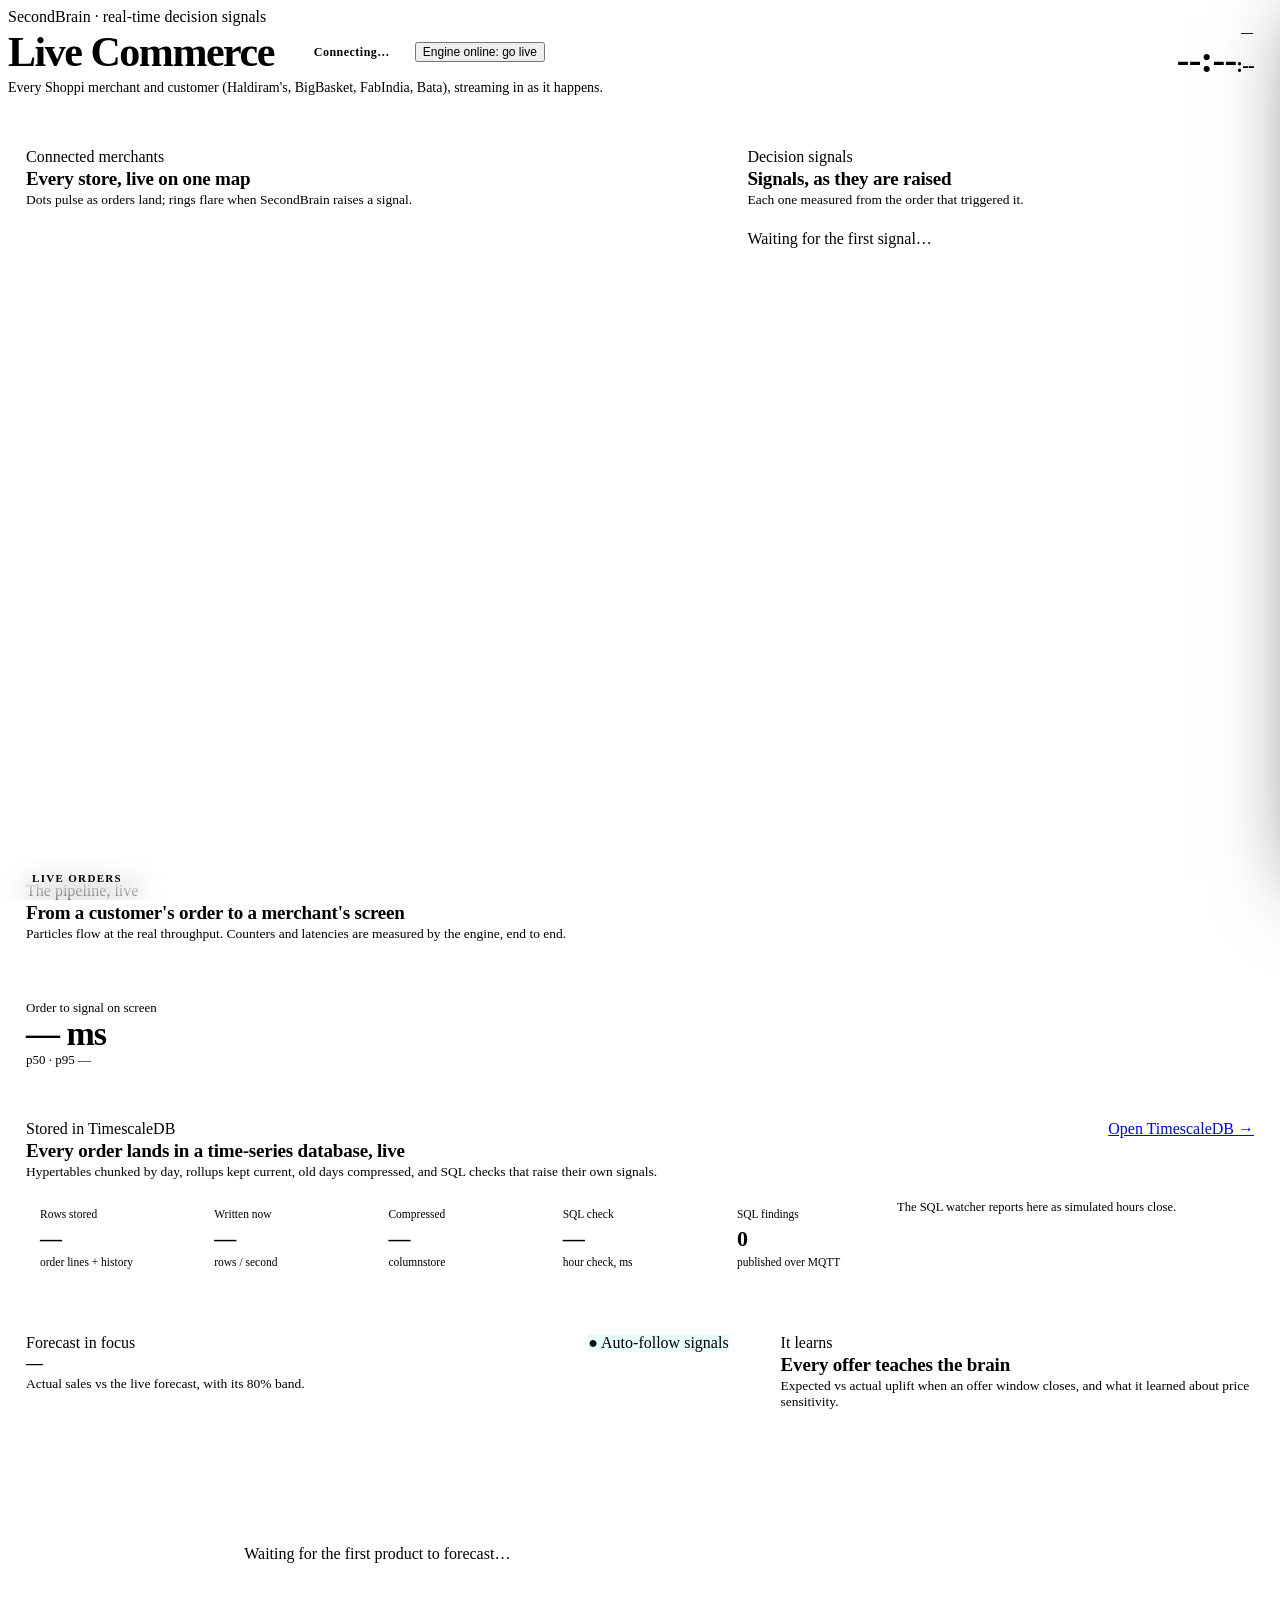
==== commit 2474aaa7: "Update SecondBrain v2" ====
--- a/src/secondbrain/static/commerce.html
+++ b/src/secondbrain/static/commerce.html
@@ -284,7 +284,7 @@
     <div>
       <div class="eyebrow">SecondBrain · real-time decision signals</div>
       <h1>Live Commerce <span id="mode" class="mode">Connecting…</span> <button id="golive" class="btn sm good golive hidden">Engine online: go live</button></h1>
-      <div class="lc-sub" id="sub">Every merchant and customer on Shopify, Reliance Retail and DMart, streaming in as it happens.</div>
+      <div class="lc-sub" id="sub">Every Shoppi merchant and customer (Haldiram's, BigBasket, FabIndia, Bata), streaming in as it happens.</div>
     </div>
     <div class="lc-ctrl">
       <div class="clock">
@@ -388,7 +388,7 @@
 const SPEED_VAL = { "1x": 1, "1min": 60, "1h": 3600, "1day": 14400 };
 const FESTIVALS = [["2026-10-20", "Dussehra"], ["2026-11-06", "Dhanteras"], ["2026-11-08", "Diwali"], ["2026-11-11", "Bhai Dooj"], ["2026-11-24", "Wedding season"], ["2026-12-25", "Christmas"]];
 const KIND = { discount: ["🏷️", "Discount"], restock: ["📦", "Restock"], winback: ["💌", "Win-back"], surge: ["📈", "Demand surge"], festival: ["🪔", "Festival"], clearance: ["⏳", "Clearance"] };
-const PLAT = { shopify: ["Shopify", "#95BF47", "#5f8f1d"], reliance: ["Reliance Retail", "#4f8cff", "#2563eb"], dmart: ["DMart", "#f5a524", "#d97706"] };
+const PLAT = { shoppi: ["Shoppi", "#E4572E", "#c2410c"], shopify: ["Shopify", "#95BF47", "#5f8f1d"], reliance: ["Reliance Retail", "#4f8cff", "#2563eb"], dmart: ["DMart", "#f5a524", "#d97706"] };
 const PLAT_EXTRA = [["#f472b6", "#db2777"], ["#33d6f2", "#0e9fbf"], ["#a78bfa", "#7c3aed"]];
 const platCache = {};
 function plat(id) {
@@ -441,12 +441,14 @@
 // ---------------------------------------------------------------- small widgets
 const TWEENS = [];
 // A number that eases toward its target every frame (the strip counts, never jumps).
+// A number on screen. Rates (per second, latency, accuracy) show each new measurement as it is;
+// totals roll forward like an odometer, and never count up from zero or back down: a first value or
+// a reset shows at once.
 class Tween {
-  constructor(node, fmt) { this.node = node; this.fmt = fmt; this.v = null; this.t = null; this.txt = ""; TWEENS.push(this); }
+  constructor(node, fmt, rate = false) { this.node = node; this.fmt = fmt; this.rate = rate; this.v = null; this.t = null; this.txt = ""; TWEENS.push(this); }
   set(t) {
     if (t == null || !isFinite(t)) { this.t = null; this.write("—"); return; }
-    if (this.v == null) this.v = reduced() ? t : 0;
-    if (reduced()) this.v = t;
+    if (this.rate || this.v == null || t < this.v || reduced()) this.v = t;
     this.t = t;
   }
   step(dt) {
@@ -553,7 +555,7 @@
   init() {
     $("speed").replaceChildren(...SPEEDS.map(([k, label]) => el("button", { "data-k": k, onclick: () => this.pick(k) }, label)));
     const sub = $("sub");
-    sub.replaceChildren(el("span", {}, "Connected:"), ...["shopify", "reliance", "dmart"].map((p) => el("span", { class: "pl" }, el("i", { style: { background: pcol(p) } }), plat(p).name)),
+    sub.replaceChildren(el("span", {}, "Connected:"), ...["shoppi"].map((p) => el("span", { class: "pl" }, el("i", { style: { background: pcol(p) } }), plat(p).name)),
       el("span", { id: "sub-n" }, ""));
   },
   pick(k) {
@@ -608,14 +610,14 @@
 
 // ---------------------------------------------------------------- 2. KPI strip
 const KDEF = [
-  { k: "ops", label: "Orders / sec", fmt: (v) => num(v), spark: "var(--cyan)" },
+  { k: "ops", label: "Orders / sec", fmt: (v) => num(v), spark: "var(--cyan)", rate: true },
   { k: "rev", label: "Revenue (live)", fmt: (v) => inr(v, 2), glow: "glow", spark: "var(--violet)" },
   { k: "cust", label: "Customers active today", fmt: num },
   { k: "sig", label: "Signals raised", fmt: num },
   { k: "off", label: "Offers applied", fmt: num },
   { k: "upl", label: "Uplift from offers", fmt: (v) => inr(v), glow: "glow-good" },
-  { k: "acc", label: "Forecast accuracy · store-day", fmt: (v) => v.toFixed(1) + "%", tip: "100% − WAPE of each store's daily sales, on days the forecast never saw, over products that stayed in stock; the subline is the stricter product-level score" },
-  { k: "lat", label: "End-to-end latency p50", fmt: (v) => (v < 10 ? v.toFixed(1) : Math.round(v)) + " ms", tip: "Order sent by the platform → signal published" },
+  { k: "acc", label: "Forecast accuracy · store-day", rate: true, fmt: (v) => v.toFixed(1) + "%", tip: "100% − WAPE of each store's daily sales, on days the forecast never saw, over products that stayed in stock; the subline is the stricter product-level score" },
+  { k: "lat", label: "End-to-end latency p50", rate: true, fmt: (v) => (v < 10 ? v.toFixed(1) : Math.round(v)) + " ms", tip: "Order sent by the platform → signal published" },
 ];
 const K = {};
 function initKpis() {
@@ -624,7 +626,7 @@
     const node = el("div", { class: `kpi ${d.glow || ""}`, title: d.tip }, el("div", { class: "k" }, d.label), v, sub);
     const sp = d.spark ? makeSpark(d.spark) : null;
     if (sp) node.append(sp.node);
-    K[d.k] = { node, v, sub, tw: new Tween(v, d.fmt), sp };
+    K[d.k] = { node, v, sub, tw: new Tween(v, d.fmt, d.rate), sp };
     return node;
   }));
 }
@@ -832,7 +834,7 @@
   rows: {}, built: "",
   build() {
     const pids = [...new Set(S.list.map((m) => m.platform))];
-    const ord = ["shopify", "reliance", "dmart"];
+    const ord = ["shoppi", "shopify", "reliance", "dmart"];
     pids.sort((a, b) => (ord.indexOf(a) + 1 || 9) - (ord.indexOf(b) + 1 || 9));
     const sig = pids.join(",") + S.list.length + isLight();
     if (sig === this.built) return;
@@ -841,7 +843,7 @@
     $("legend").replaceChildren(...pids.map((pid) => {
       const n = S.list.filter((m) => m.platform === pid).length;
       const opsN = el("span", {}, "—"), ops = el("div", { class: "ops" }, opsN, el("small", {}, " orders/s")), sp = makeSpark(pcol(pid), { h: 34 });
-      this.rows[pid] = { ops, sp, tw: new Tween(opsN, (v) => num(v)) };
+      this.rows[pid] = { ops, sp, tw: new Tween(opsN, (v) => num(v), true) };
       const card = el("div", { class: "plat", style: `--pc: ${pcol(pid)}` },
         el("div", { class: "nm" }, el("i"), plat(pid).name),
         el("div", { class: "meta" }, `${num(n)} merchants · ${kinds[pid] || "connected"}`), ops, sp.node);
@@ -876,7 +878,7 @@
       const ring = el("div", { class: "ring" }, icon(s.ic)), pv = el("div", { class: "pv" }, "—"), pl = el("div", { class: "pl" }, "—");
       const node = el("div", { class: "pnode " + (s.cls || "") }, ring, el("div", { class: "txt" }, el("b", {}, s.t), pv, el("div", { class: "pc" }, s.cap)), pl);
       this.box.append(node);
-      this.nodes.push({ node, ring, pv, pl, tw: new Tween(pv, s.k === "screens" ? (v) => "+" + ms(v) : (v) => num(v)) });
+      this.nodes.push({ node, ring, pv, pl, tw: new Tween(pv, s.k === "screens" ? (v) => "+" + ms(v) : (v) => num(v), true) });
     }
     for (let i = 0; i < 6; i++) { const r = el("div", { class: "rate" }, "—"); this.box.append(r); this.rateEls.push(r); }
     $("latbar").replaceChildren(...["broker", "process", "signal", "deliv"].map((k) => el("i", { "data-k": k })));
@@ -1081,7 +1083,7 @@
     const kinds = Object.entries(st?.signals_by_kind || {}).sort((a, b) => b[1] - a[1]);
     $("feed-meta").replaceChildren(el("span", { class: "chip accent" }, `${num(total)} raised`),
       ...kinds.map(([k, n]) => el("span", { class: "chip" }, `${KIND[k]?.[0] || "•"} ${KIND[k]?.[1] || k} ${num(n)}`)),
-      this.queue.length ? el("span", { class: "chip warn" }, `${this.queue.length} queued`) : null);
+      ...(this.queue.length ? [el("span", { class: "chip warn" }, `${this.queue.length} queued`)] : []));
     $("feed-sub").textContent = `Showing the latest ${Math.min(this.MAX, this.shown)}. Each one is measured from the order that triggered it.`;
   },
 };
@@ -1408,7 +1410,7 @@
   build() {
     const hit = el("div", { class: "v" }, "—"), hitS = el("div", { class: "s" }, " ");
     const acc = el("div", { class: "v" }, "—"), accS = el("div", { class: "s" }, " "), sp = makeSpark("var(--cyan)", { base: true });
-    this.el = { hit, hitS, acc, accS, sp, hitTw: new Tween(hit, (v) => Math.round(v) + "%"), accTw: new Tween(acc, (v) => v.toFixed(1) + "%"), els: el("div"), outs: el("div", { class: "outs" }) };
+    this.el = { hit, hitS, acc, accS, sp, hitTw: new Tween(hit, (v) => Math.round(v) + "%", true), accTw: new Tween(acc, (v) => v.toFixed(1) + "%", true), els: el("div"), outs: el("div", { class: "outs" }) };
     $("learn").replaceChildren(el("div", { class: "learn-top" },
       el("div", { class: "t" }, el("div", { class: "k" }, "Offer hit rate"), hit, hitS),
       el("div", { class: "t" }, el("div", { class: "k" }, "Forecast accuracy over time"), acc, accS, sp.node)),
@@ -1535,9 +1537,11 @@
   const q = new URLSearchParams(location.search);
   if (q.get("mock") === "1") return startMock("forced");
   let merchants;
-  try { merchants = await fetchJSON("/commerce/api/merchants"); }
+  const waiting = () => { const b = $("mode"); b.className = "mode"; b.textContent = "Engine busy, connecting…"; };
+  try { merchants = await SB.engineFetch("/commerce/api/merchants", { onWait: waiting }); }
   catch { return startMock("offline"); }
   if (!Array.isArray(merchants)) return startMock("offline");
+  await SB.adminToken();
   if (!token()) return gate();
   startLive(merchants);
 }
